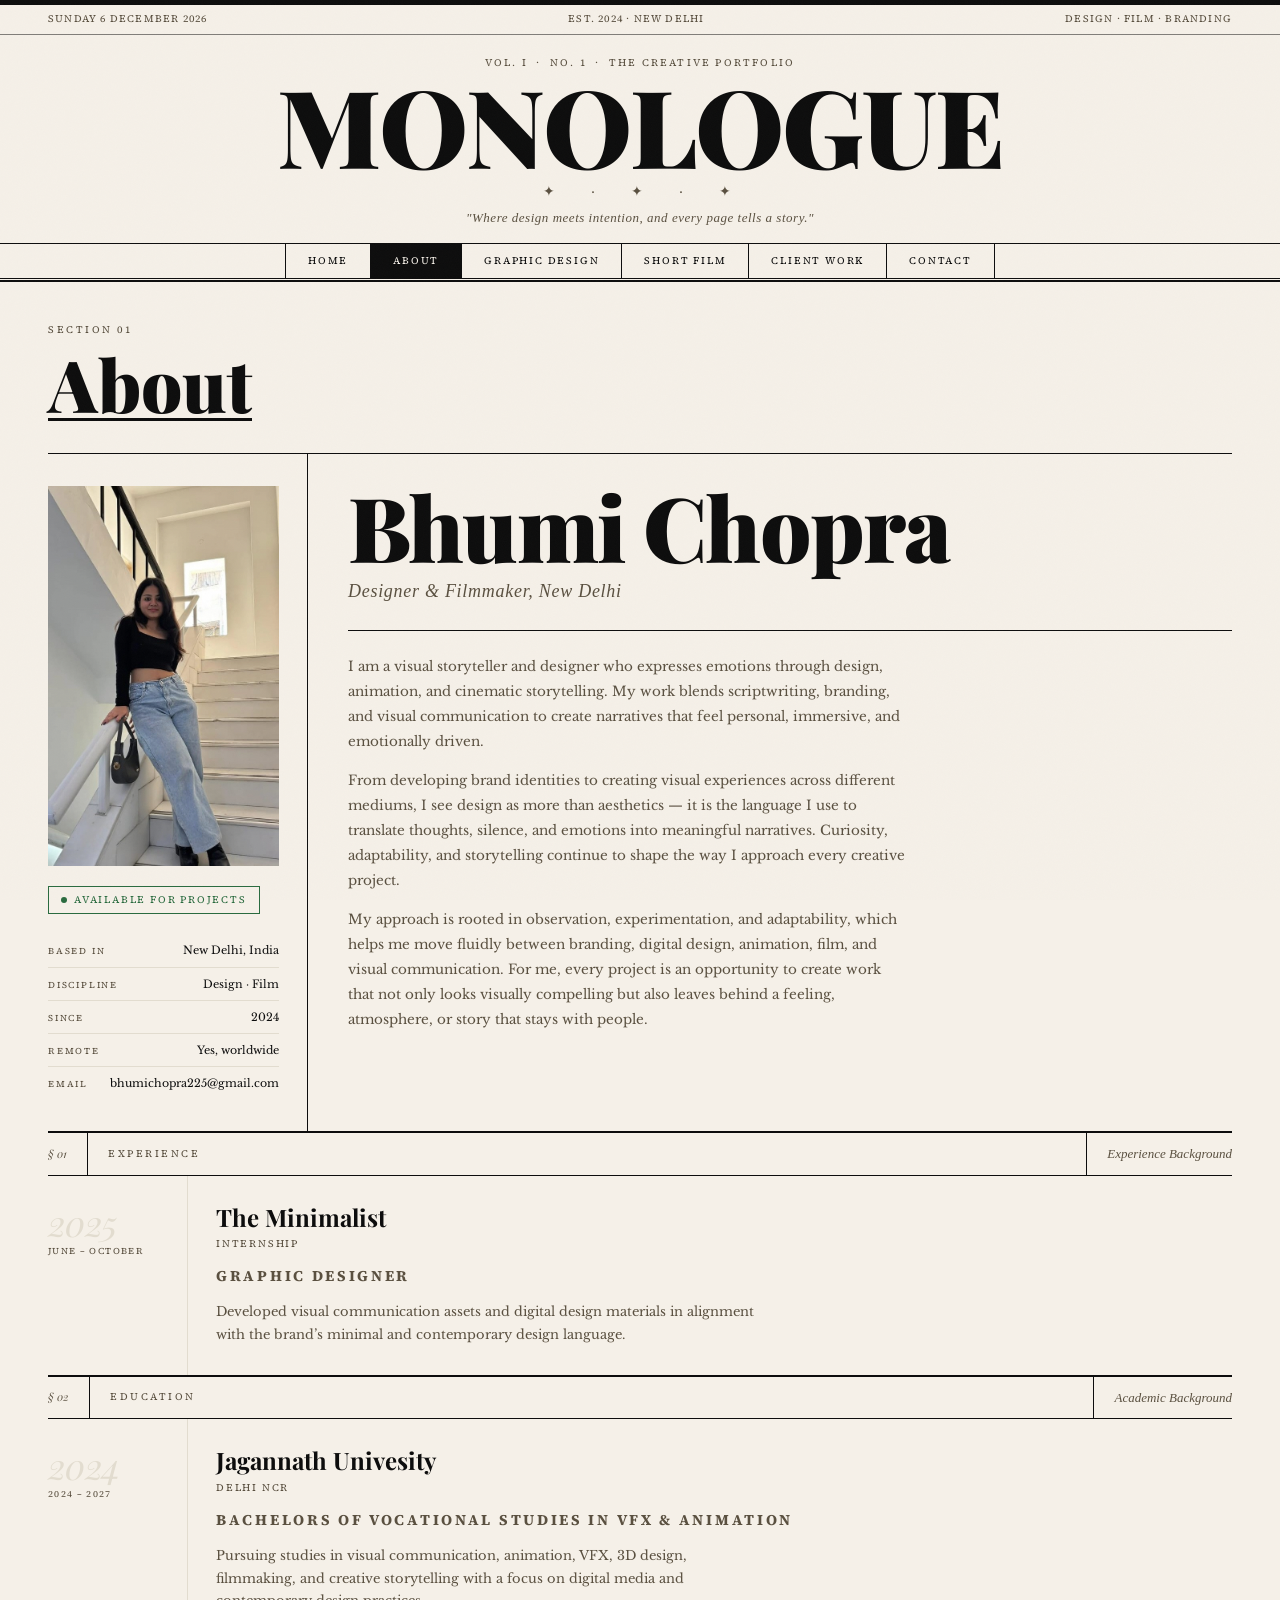
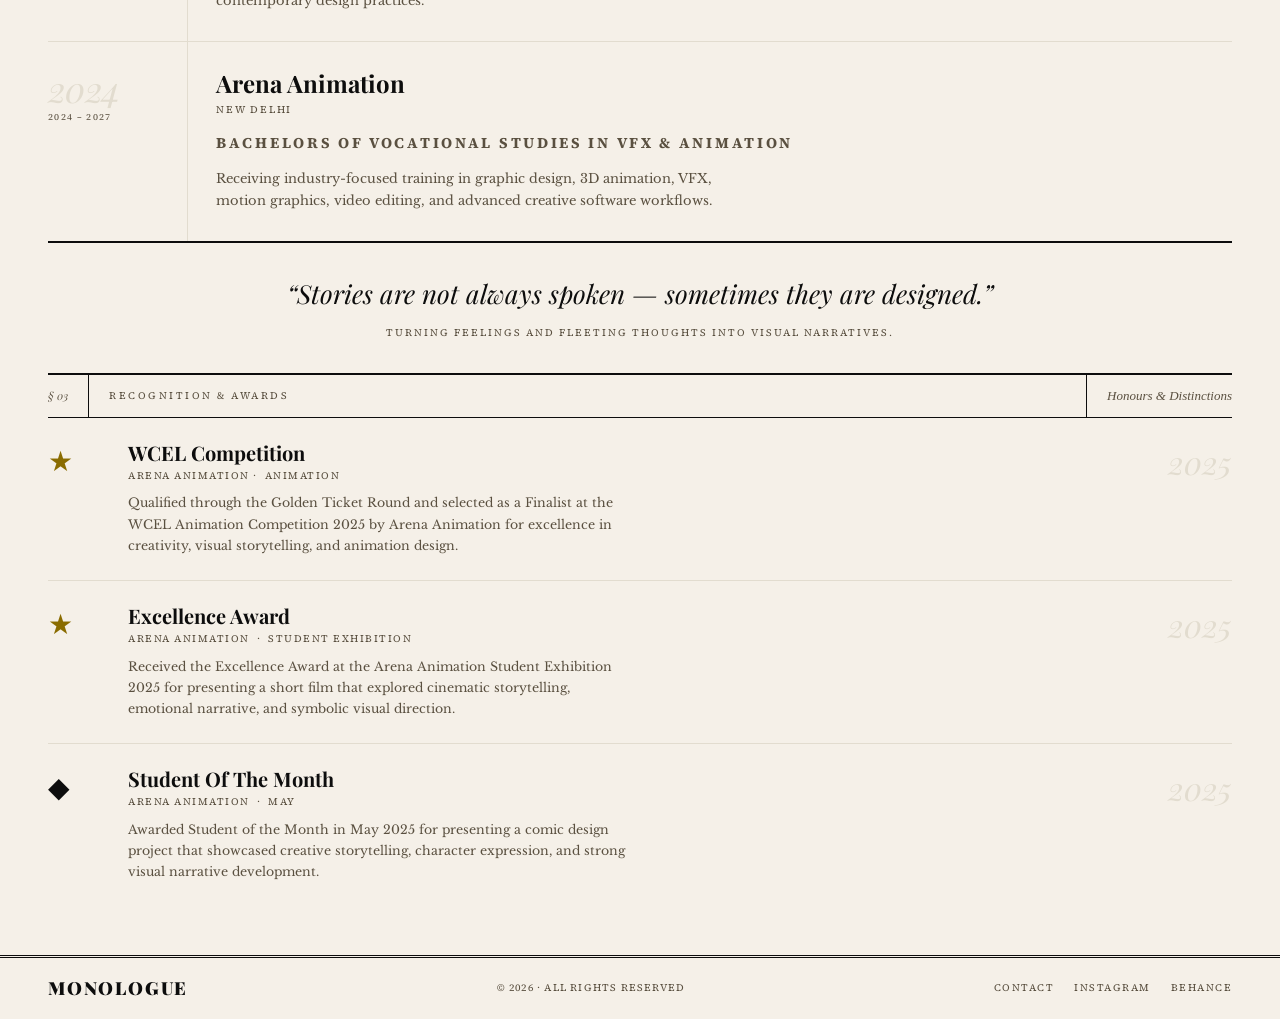
==== about.html @ 74f4aeed "New Changes" ====
<!DOCTYPE html>
<html lang="en">
<head>
<meta charset="UTF-8">
<meta name="viewport" content="width=device-width, initial-scale=1.0">
<title>About — Monologue</title>
<link href="https://fonts.googleapis.com/css2?family=Playfair+Display:ital,wght@0,400;0,700;0,900;1,400;1,700&family=IM+Fell+English:ital@0;1&family=Libre+Baskerville:ital,wght@0,400;0,700;1,400&family=Source+Serif+4:ital,opsz,wght@0,8..60,300;0,8..60,400;1,8..60,300&display=swap" rel="stylesheet">
<link rel="stylesheet" href="./css/style.css">
<style>

  /* ── ABOUT PAGE OVERRIDES ─────────────────── */

  /* HERO SPLIT — photo left, big name right */
  .about-hero {
    display: grid;
    grid-template-columns: 260px 1fr;
    gap: 0;
    border-bottom: 1px solid var(--ink);
    min-height: 420px;
  }

  .about-hero-photo {
    border-right: 1px solid var(--ink);
    padding: 32px 28px 32px 0;
    display: flex;
    flex-direction: column;
    gap: 20px;
  }

  .about-hero-photo .portrait {
    width: 100%;
    aspect-ratio: 3/4;
    max-height: 380px;
    object-fit: cover;
    background: #ffffff;
    display: flex;
    align-items: center;
    justify-content: center;
    flex-direction: column;
    gap: 6px;
  }

  .status-tag {
    display: inline-flex;
    align-items: center;
    gap: 7px;
    font-family: 'Source Serif 4', serif;
    font-size: 10px;
    letter-spacing: 0.18em;
    text-transform: uppercase;
    color: #2a6b3f;
    border: 0.5px solid #2a6b3f;
    padding: 5px 12px;
    width: fit-content;
  }

  .status-dot {
    width: 6px;
    height: 6px;
    border-radius: 50%;
    background: #2a6b3f;
    animation: pulse 2s ease-in-out infinite;
  }

  @keyframes pulse {
    0%, 100% { opacity: 1; }
    50% { opacity: 0.3; }
  }

  .hero-facts {
    display: flex;
    flex-direction: column;
    gap: 0;
  }

  .hero-fact {
    display: flex;
    justify-content: space-between;
    align-items: baseline;
    padding: 7px 0;
    border-bottom: 0.5px solid var(--paper-mid);
    gap: 8px;
  }

  .hero-fact:last-child { border-bottom: none; }

  .hf-label {
    font-family: 'Source Serif 4', serif;
    font-size: 9px;
    letter-spacing: 0.2em;
    text-transform: uppercase;
    color: var(--muted);
    flex-shrink: 0;
  }

  .hf-value {
    font-family: 'Libre Baskerville', serif;
    font-size: 11px;
    color: var(--ink);
    text-align: right;
  }

  /* RIGHT — oversized name + bio */
  .about-hero-text {
    padding: 32px 0 32px 40px;
    display: flex;
    flex-direction: column;
    justify-content: flex-start;
  }

  .about-name-block {
    border-bottom: 1px solid var(--ink);
    padding-bottom: 24px;
    margin-bottom: 24px;
  }

  .about-name {
    font-family: 'Playfair Display', serif;
    font-size: clamp(52px, 7vw, 96px);
    font-weight: 900;
    line-height: 0.9;
    letter-spacing: -0.02em;
    margin-bottom: 10px;
  }

  .about-role-line {
    font-family: 'IM Fell English', serif;
    font-style: italic;
    font-size: 18px;
    color: var(--muted);
    letter-spacing: 0.04em;
  }

  .about-bio-paras p {
    font-family: 'Libre Baskerville', serif;
    font-size: 13.5px;
    line-height: 1.85;
    color: var(--muted);
    margin-bottom: 14px;
    max-width: 560px;
  }

  .about-bio-paras p:last-child { margin-bottom: 0; }

  /* DISCIPLINES ROW — full width strip */
  .disciplines-strip {
    display: flex;
    border-bottom: 1px solid var(--ink);
    overflow: hidden;
  }

  .discipline-cell {
    flex: 1;
    padding: 18px 16px;
    border-right: 0.5px solid var(--ink);
    text-align: center;
    transition: background 0.15s;
    cursor: default;
  }

  .discipline-cell:last-child { border-right: none; }
  .discipline-cell:hover { background: var(--ink); }
  .discipline-cell:hover .disc-name,
  .discipline-cell:hover .disc-num { color: var(--paper); }

  .disc-num {
    font-family: 'Playfair Display', serif;
    font-style: italic;
    font-size: 11px;
    color: var(--muted);
    display: block;
    margin-bottom: 4px;
    transition: color 0.15s;
  }

  .disc-name {
    font-family: 'Source Serif 4', serif;
    font-size: 9px;
    letter-spacing: 0.18em;
    text-transform: uppercase;
    color: var(--ink);
    display: block;
    transition: color 0.15s;
  }

  /* ── EDUCATION — editorial style ───── */
  .edu-section {
    border-bottom: 1px solid var(--ink);
  }

  .edu-entry {
    display: grid;
    grid-template-columns: 140px 1fr;
    gap: 0;
    border-bottom: 0.5px solid var(--paper-mid);
    transition: background 0.15s;
  }

  .edu-entry:last-child { border-bottom: none; }
  .edu-entry:hover { background: var(--paper-dark); }

  .edu-year-col {
    padding: 28px 24px 28px 0;
    border-right: 0.5px solid var(--paper-mid);
    display: flex;
    flex-direction: column;
    justify-content: flex-start;
    gap: 4px;
  }

  .edu-big-year {
    font-family: 'Playfair Display', serif;
    font-style: italic;
    font-size: 36px;
    font-weight: 400;
    color: var(--paper-mid);
    line-height: 1;
    letter-spacing: -0.02em;
  }

  .edu-year-range {
    font-family: 'Source Serif 4', serif;
    font-size: 9px;
    letter-spacing: 0.15em;
    text-transform: uppercase;
    color: var(--muted);
  }

  .edu-content-col {
    padding: 28px 0 28px 28px;
  }

  .edu-degree {
    font-family: 'Playfair Display', serif;
    font-size: 24px;
    font-weight: 700;
    line-height: 1.1;
    margin-bottom: 6px;
  }

  .edu-inst {
    font-family: 'Source Serif 4', serif;
    font-size: 10px;
    letter-spacing: 0.18em;
    text-transform: uppercase;
    color: var(--muted);
    margin-bottom: 12px;
  }
  .edu-category {
    font-family: 'Source Serif 4', serif;
    font-size: 15px;
    letter-spacing: 0.18em;
    text-transform: uppercase;
    color: var(--muted);
    margin-bottom: 12px;
  }

  .edu-desc {
    font-size: 13px;
    color: var(--muted);
    line-height: 1.75;
    max-width: 540px;
  }

  /* ── AWARDS — magazine-style ──────────────── */
  .awards-section {
    padding-bottom: 48px;
  }

  .award-row {
    display: grid;
    grid-template-columns: 56px 1fr auto;
    align-items: start;
    gap: 0 24px;
    padding: 24px 0;
    border-bottom: 0.5px solid var(--paper-mid);
    transition: background 0.2s, padding 0.2s, margin 0.2s;
    cursor: default;
  }

  .award-row:last-child { border-bottom: none; }

  .award-row:hover {
    background: var(--ink);
    margin: 0 -48px;
    padding: 24px 48px;
  }

  .award-row:hover .aw-icon,
  .award-row:hover .aw-title,
  .award-row:hover .aw-year { color: var(--paper); }

  .award-row:hover .aw-org,
  .award-row:hover .aw-desc { color: rgba(245,240,232,0.5); }

  .aw-icon {
    font-family: 'Playfair Display', serif;
    font-size: 28px;
    color: var(--ink);
    line-height: 1;
    padding-top: 4px;
    transition: color 0.2s;
  }

  .award-row.gold .aw-icon { color: #8a6c00; }
  .award-row.gold:hover .aw-icon { color: #f0c040; }

  .aw-title {
    font-family: 'Playfair Display', serif;
    font-size: 20px;
    font-weight: 700;
    line-height: 1.1;
    margin-bottom: 4px;
    transition: color 0.2s;
  }

  .aw-org {
    font-family: 'Source Serif 4', serif;
    font-size: 10px;
    letter-spacing: 0.15em;
    text-transform: uppercase;
    color: var(--muted);
    margin-bottom: 8px;
    transition: color 0.2s;
  }

  .aw-desc {
    font-size: 12.5px;
    color: var(--muted);
    line-height: 1.7;
    max-width: 500px;
    transition: color 0.2s;
  }

  .aw-year {
    font-family: 'Playfair Display', serif;
    font-style: italic;
    font-size: 32px;
    font-weight: 400;
    color: var(--paper-mid);
    line-height: 1;
    white-space: nowrap;
    transition: color 0.2s;
    padding-top: 4px;
  }

  /* Pull quote between sections */
  .about-pull {
    border-top: 1px solid var(--ink);
    border-bottom: 1px solid var(--ink);
    padding: 32px 80px;
    text-align: center;
    margin: 0;
  }

  .about-pull blockquote {
    font-family: 'Playfair Display', serif;
    font-style: italic;
    font-size: clamp(17px, 2.2vw, 26px);
    line-height: 1.45;
    color: var(--ink);
  }

  .about-pull cite {
    display: block;
    font-family: 'Source Serif 4', serif;
    font-style: normal;
    font-size: 10px;
    letter-spacing: 0.2em;
    text-transform: uppercase;
    color: var(--muted);
    margin-top: 12px;
  }

  /* Section divider label */
  .section-divider {
    display: flex;
    align-items: stretch;
    border-bottom: 1px solid var(--ink);
    border-top: 1px solid var(--ink);
    margin-top: 0;
  }

  .sd-num {
    font-family: 'Playfair Display', serif;
    font-style: italic;
    font-size: 11px;
    color: var(--muted);
    padding: 10px 20px 10px 0;
    border-right: 0.5px solid var(--ink);
    display: flex;
    align-items: center;
    margin-right: 20px;
  }

  .sd-label {
    font-family: 'Source Serif 4', serif;
    font-size: 10px;
    letter-spacing: 0.25em;
    text-transform: uppercase;
    color: var(--muted);
    display: flex;
    align-items: center;
    flex: 1;
  }

  .sd-right {
    font-family: 'IM Fell English', serif;
    font-style: italic;
    font-size: 13px;
    color: var(--muted);
    display: flex;
    align-items: center;
    padding: 10px 0 10px 20px;
    border-left: 0.5px solid var(--ink);
  }

  @media (max-width: 860px) {
    .about-hero { grid-template-columns: 1fr; }
    .about-hero-photo { border-right: none; border-bottom: 1px solid var(--ink); padding-right: 0; }
    .about-hero-text { padding-left: 0; padding-top: 24px; }
    .disciplines-strip { flex-wrap: wrap; }
    .discipline-cell { flex: 0 0 33.333%; border-bottom: 0.5px solid var(--ink); }
    .edu-entry { grid-template-columns: 90px 1fr; }
    .edu-big-year { font-size: 24px; }
    .award-row { grid-template-columns: 40px 1fr; }
    .aw-year { display: none; }
    .award-row:hover { margin: 0 -20px; padding: 24px 20px; }
    .about-pull { padding: 24px 20px; }
  }
</style>
</head>
<body>

<div class="noise"></div>

<header class="masthead">
  <div class="masthead-top">
    <span id="today-date"></span>
    <span>Est. 2024 · New Delhi</span>
    <span>Design · Film · Branding</span>
  </div>
  <div class="masthead-main">
    <div class="vol-line">Vol. I &nbsp;·&nbsp; No. 1 &nbsp;·&nbsp; The Creative Portfolio</div>
    <h1 class="logo-title">Monologue</h1>
    <div class="ornament">✦ &nbsp; · &nbsp; ✦ &nbsp; · &nbsp; ✦</div>
    <p class="logo-sub">"Where design meets intention, and every page tells a story."</p>
  </div>
  <nav class="main-nav">
    <a href="index.html">Home</a>
    <a href="about.html" class="active">About</a>
    <a href="graphic-design.html">Graphic Design</a>
    <a href="film.html">Short Film</a>
    <a href="clients.html">Client Work</a>
    <a href="contact.html">Contact</a>
  </nav>
</header>

<main>

  <!-- PAGE TITLE -->
  <div class="page-title-block" style="padding-bottom:20px;">
    <span class="kicker">Section 01</span>
    <h2 class="page-headline">About</h2>
  </div>

  <!-- HERO: PHOTO LEFT · NAME + BIO RIGHT -->
  <div class="about-hero">

    <div class="about-hero-photo">
      <div class="portrait">
        <img src="./assets/images/me.jpg" alt="about_me"
        style="width:100%; height:100%; object-fit:cover; object-position:center 30%; display:block;">
      </div>

      <div class="status-tag">
        <span class="status-dot"></span>
        Available for projects
      </div>

      <div class="hero-facts">
        <div class="hero-fact">
          <span class="hf-label">Based in</span>
          <span class="hf-value">New Delhi, India</span>
        </div>
        <div class="hero-fact">
          <span class="hf-label">Discipline</span>
          <span class="hf-value">Design · Film</span>
        </div>
        <div class="hero-fact">
          <span class="hf-label">Since</span>
          <span class="hf-value">2024</span>
        </div>
        <div class="hero-fact">
          <span class="hf-label">Remote</span>
          <span class="hf-value">Yes, worldwide</span>
        </div>
        <div class="hero-fact">
          <span class="hf-label">Email</span>
          <span class="hf-value">bhumichopra225@gmail.com</span>
        </div>
      </div>
    </div>

    <div class="about-hero-text">
      <div class="about-name-block">
        <h2 class="about-name">Bhumi Chopra</h2>
        <p class="about-role-line">Designer &amp; Filmmaker, New Delhi</p>
      </div>
      <div class="about-bio-paras">
        <p>I am a visual storyteller and designer who expresses emotions through design, animation, and cinematic storytelling. My work blends scriptwriting, branding, and visual communication to create narratives that feel personal, immersive, and emotionally driven.</p>
        <p>From developing brand identities to creating visual experiences across different mediums, I see design as more than aesthetics — it is the language I use to translate thoughts, silence, and emotions into meaningful narratives. Curiosity, adaptability, and storytelling continue to shape the way I approach every creative project.</p>
        <p>My approach is rooted in observation, experimentation, and adaptability, which helps me move fluidly between branding, digital design, animation, film, and visual communication. For me, every project is an opportunity to create work that not only looks visually compelling but also leaves behind a feeling, atmosphere, or story that stays with people.</p>
      </div>
    </div>

  </div>

<!-- EXPERIENCE -->
  <div class="section-divider" style="margin-top:0;">
    <span class="sd-num">§ 01</span>
    <span class="sd-label">Experience</span>
    <span class="sd-right">Experience Background</span>
  </div>

  <div class="edu-section">

    <div class="edu-entry">
      <div class="edu-year-col">
        <span class="edu-big-year">2025</span>
        <span class="edu-year-range">June – October</span>
      </div>
      <div class="edu-content-col">
        <h4 class="edu-degree">The Minimalist</h4>
        <p class="edu-inst">Internship</p>
        <b><p class ="edu-category">Graphic Designer</p></b>
        <p class="edu-desc">Developed visual communication assets and digital design materials in alignment with the brand’s minimal and contemporary design language.</p>
      </div>
    </div>

  </div>



  <!-- EDUCATION -->
  <div class="section-divider" style="margin-top:0;">
    <span class="sd-num">§ 02</span>
    <span class="sd-label">Education</span>
    <span class="sd-right">Academic Background</span>
  </div>

  <div class="edu-section">

    <div class="edu-entry">
      <div class="edu-year-col">
        <span class="edu-big-year">2024</span>
        <span class="edu-year-range">2024 – 2027</span>
      </div>
      <div class="edu-content-col">
        <p class="edu-degree">Jagannath Univesity</p>
        <p class="edu-inst">Delhi NCR</p>
        <h4 class="edu-category">Bachelors of Vocational Studies in VFX & ANIMATION</h4>
        <p class="edu-desc">Pursuing studies in visual communication, animation, VFX, 3D design, filmmaking, and creative storytelling with a focus on digital media and contemporary design practices.</p>
      </div>
    </div>

    <div class="edu-entry">
      <div class="edu-year-col">
        <span class="edu-big-year">2024</span>
        <span class="edu-year-range">2024 – 2027</span>
      </div>
      <div class="edu-content-col">
        <h4 class="edu-degree">Arena Animation</h4>
        <p class="edu-inst">New Delhi</p>
        <h4 class="edu-category">Bachelors of Vocational Studies in VFX & ANIMATION</h4>
        <p class="edu-desc">Receiving industry-focused training in graphic design, 3D animation, VFX, motion graphics, video editing, and advanced creative software workflows.</p>
      </div>
    </div>

  </div>

    <!-- PULL QUOTE -->
  <div class="about-pull">
    <blockquote>“Stories are not always spoken — sometimes they are designed.”</blockquote>
    <cite>Turning feelings and fleeting thoughts into visual narratives.</cite>
  </div>

  <!-- AWARDS -->
  <div class="section-divider">
    <span class="sd-num">§ 03</span>
    <span class="sd-label">Recognition &amp; Awards</span>
    <span class="sd-right">Honours &amp; Distinctions</span>
  </div>

  <div class="awards-section">

    <div class="award-row gold">
      <div class="aw-icon">★</div>
      <div class="aw-body">
        <p class="aw-title">WCEL Competition</p>
        <p class="aw-org">Arena Animation&nbsp;·&nbsp; Animation</p>
        <p class="aw-desc">Qualified through the Golden Ticket Round and selected as a Finalist at the WCEL Animation Competition 2025 by Arena Animation for excellence in creativity, visual storytelling, and animation design.</p>
      </div>
      <div class="aw-year">2025</div>
    </div>

    <div class="award-row gold">
      <div class="aw-icon">★</div>
      <div class="aw-body">
        <p class="aw-title">Excellence Award</p>
        <p class="aw-org">Arena Animation &nbsp;·&nbsp; Student Exhibition</p>
        <p class="aw-desc">Received the Excellence Award at the Arena Animation Student Exhibition 2025 for presenting a short film that explored cinematic storytelling, emotional narrative, and symbolic visual direction.</p>
      </div>
      <div class="aw-year">2025</div>
    </div>

    <div class="award-row">
      <div class="aw-icon">◆</div>
      <div class="aw-body">
        <p class="aw-title">Student Of The Month</p>
        <p class="aw-org">Arena Animation &nbsp;·&nbsp; May</p>
        <p class="aw-desc">Awarded Student of the Month in May 2025 for presenting a comic design project that showcased creative storytelling, character expression, and strong visual narrative development.</p>
      </div>
      <div class="aw-year">2025</div>
    </div>

  </div>

</main>

<footer class="site-footer">
  <div class="footer-inner">
    <span class="footer-logo">Monologue</span>
    <span class="footer-copy">© 2026 · All rights reserved</span>
    <div class="footer-links">
      <a href="contact.html">Contact</a>
      <a href="https://www.instagram.com/bhumiidesign/">Instagram</a>
      <a href="https://www.behance.net/bhumichopra">Behance</a>
    </div>
  </div>
</footer>

<script src="./js/main.js"></script>
</body>
</html>
---- css/style.css ----
/* ═══════════════════════════════════════════════
   Monologue — NEWSPAPER PORTFOLIO
   Shared Stylesheet
═══════════════════════════════════════════════ */

*, *::before, *::after { box-sizing: border-box; margin: 0; padding: 0; }

:root {
  --ink: #0d0d0d;
  --paper: #f5f0e8;
  --paper-dark: #ede8da;
  --paper-mid: #e2dccf;
  --rule: #0d0d0d;
  --muted: #5a5040;
  --col-gap: 32px;
  --page-pad: 48px;
}

html { scroll-behavior: smooth; }

body {
  background: var(--paper);
  color: var(--ink);
  font-family: 'Libre Baskerville', Georgia, serif;
  font-size: 15px;
  line-height: 1.65;
}

/* ── NOISE TEXTURE ─────────────────────────── */
.noise {
  position: fixed;
  inset: 0;
  pointer-events: none;
  z-index: 999;
  opacity: 0.025;
  background-image: url("data:image/svg+xml,%3Csvg viewBox='0 0 256 256' xmlns='http://www.w3.org/2000/svg'%3E%3Cfilter id='noise'%3E%3CfeTurbulence type='fractalNoise' baseFrequency='0.9' numOctaves='4' stitchTiles='stitch'/%3E%3C/filter%3E%3Crect width='100%25' height='100%25' filter='url(%23noise)'/%3E%3C/svg%3E");
  background-repeat: repeat;
  background-size: 200px;
}

/* ── MASTHEAD ──────────────────────────────── */
.masthead {
  border-bottom: 1px solid var(--ink);
  animation: fadeDown 0.5s ease both;
}

.masthead-top {
  border-top: 5px solid var(--ink);
  border-bottom: 1px solid var(--ink);
  display: flex;
  justify-content: space-between;
  align-items: center;
  padding: 6px var(--page-pad);
  font-family: 'Source Serif 4', serif;
  font-size: 10px;
  letter-spacing: 0.12em;
  text-transform: uppercase;
  color: var(--muted);
}

.masthead-main {
  text-align: center;
  padding: 20px var(--page-pad) 0;
}

.vol-line {
  font-family: 'Source Serif 4', serif;
  font-size: 10px;
  letter-spacing: 0.22em;
  text-transform: uppercase;
  color: var(--muted);
  margin-bottom: 6px;
}

.logo-title {
  font-family: 'Playfair Display', serif;
  font-size: clamp(52px, 9vw, 108px);
  font-weight: 900;
  line-height: 0.88;
  letter-spacing: -0.02em;
  text-transform: uppercase;
}

.ornament {
  font-size: 14px;
  color: var(--muted);
  padding: 8px 0 4px;
  letter-spacing: 6px;
}

.logo-sub {
  font-family: 'IM Fell English', serif;
  font-style: italic;
  font-size: 13px;
  color: var(--muted);
  letter-spacing: 0.04em;
  padding-bottom: 14px;
}

/* ── NAV ───────────────────────────────────── */
.main-nav {
  display: flex;
  justify-content: center;
  border-top: 1px solid var(--ink);
  border-bottom: 3px double var(--ink);
  flex-wrap: wrap;
}

.main-nav a {
  font-family: 'Source Serif 4', serif;
  font-size: 10px;
  letter-spacing: 0.18em;
  text-transform: uppercase;
  color: var(--ink);
  text-decoration: none;
  padding: 9px 22px;
  border-right: 0.5px solid var(--ink);
  transition: background 0.15s, color 0.15s;
}

.main-nav a:first-child { border-left: 0.5px solid var(--ink); }
.main-nav a:hover { background: var(--ink); color: var(--paper); }
.main-nav a.active { background: var(--ink); color: var(--paper); }

/* ── PAGE STRUCTURE ────────────────────────── */
main {
  max-width: 1280px;
  margin: 0 auto;
  padding: 0 var(--page-pad);
  animation: fadeUp 0.5s ease 0.1s both;
}

.page-title-block {
  padding: 40px 0 32px;
  border-bottom: 1px solid var(--ink);
}

.kicker {
  font-family: 'Source Serif 4', serif;
  font-size: 10px;
  letter-spacing: 0.25em;
  text-transform: uppercase;
  color: var(--muted);
  display: block;
  margin-bottom: 10px;
}

.page-headline {
  font-family: 'Playfair Display', serif;
  font-size: clamp(36px, 6vw, 72px);
  font-weight: 900;
  line-height: 0.95;
  margin-bottom: 16px;
}

.page-deck {
  font-family: 'IM Fell English', serif;
  font-style: italic;
  font-size: 16px;
  color: var(--muted);
  max-width: 640px;
  line-height: 1.6;
}

/* ── SECTION HEADERS ───────────────────────── */
.section-header {
  display: flex;
  align-items: center;
  gap: 16px;
  padding: 28px 0 0;
}

.section-label {
  font-family: 'Source Serif 4', serif;
  font-size: 10px;
  letter-spacing: 0.22em;
  text-transform: uppercase;
  color: var(--muted);
  white-space: nowrap;
}

.section-rule-line {
  flex: 1;
  border: none;
  border-top: 0.5px solid var(--ink);
}

/* ── COL RULE (vertical) ───────────────────── */
.col-rule {
  width: 1px;
  background: var(--ink);
  align-self: stretch;
  min-height: 100%;
  flex-shrink: 0;
}

.rule-thin {
  border: none;
  border-top: 0.5px solid var(--ink);
  margin: 20px 0;
}

/* ── INDEX PAGE GRID ───────────────────────── */
.page-grid {
  display: grid;
  grid-template-columns: 1.4fr auto 1fr;
  gap: 0 var(--col-gap);
  padding: 32px 0;
  border-bottom: 1px solid var(--ink);
}

.intro-left {}
.intro-right { padding-left: var(--col-gap); }

.intro-headline {
  font-family: 'Playfair Display', serif;
  font-size: clamp(38px, 5.5vw, 68px);
  font-weight: 900;
  line-height: 1.0;
  margin-bottom: 16px;
}

.intro-deck {
  font-family: 'IM Fell English', serif;
  font-style: italic;
  font-size: 17px;
  color: var(--muted);
  margin-bottom: 24px;
  line-height: 1.55;
  max-width: 500px;
}

.intro-img {
  width: 100%;
  aspect-ratio: 4/3;
  margin-bottom: 10px;
}

.bio-name {
  font-family: 'Playfair Display', serif;
  font-size: 22px;
  font-weight: 700;
  margin-bottom: 10px;
}

.bio-text {
  font-size: 13px;
  line-height: 1.8;
  color: var(--muted);
  margin-bottom: 20px;
}

.nav-cards-label {
  font-family: 'Source Serif 4', serif;
  font-size: 10px;
  letter-spacing: 0.2em;
  text-transform: uppercase;
  color: var(--muted);
  margin-bottom: 12px;
}

.nav-cards { display: flex; flex-direction: column; gap: 0; }

.nav-card {
  display: block;
  text-decoration: none;
  color: var(--ink);
  border: 0.5px solid var(--ink);
  border-top: none;
  transition: background 0.15s;
}
.nav-card:first-child { border-top: 0.5px solid var(--ink); }
.nav-card:hover { background: var(--ink); color: var(--paper); }
.nav-card:hover .nav-card-num,
.nav-card:hover .nav-card-sub { color: rgba(245,240,232,0.55); }

.nav-card-inner {
  display: flex;
  align-items: center;
  gap: 14px;
  padding: 14px 16px;
}

.nav-card-num {
  font-family: 'Playfair Display', serif;
  font-size: 20px;
  font-weight: 400;
  font-style: italic;
  color: var(--muted);
  min-width: 28px;
  transition: color 0.15s;
}

.nav-card-title {
  display: block;
  font-family: 'Playfair Display', serif;
  font-size: 15px;
  font-weight: 700;
}

.nav-card-sub {
  display: block;
  font-family: 'Source Serif 4', serif;
  font-size: 10px;
  letter-spacing: 0.1em;
  color: var(--muted);
  text-transform: uppercase;
  margin-top: 2px;
  transition: color 0.15s;
}

.nav-card-arrow {
  margin-left: auto;
  font-size: 16px;
}

/* ── PULL QUOTE STRIP ──────────────────────── */
.pull-quote-strip {
  border-top: 1px solid var(--ink);
  border-bottom: 1px solid var(--ink);
  padding: 28px 80px;
  text-align: center;
}

.pull-quote-strip blockquote {
  font-family: 'Playfair Display', serif;
  font-style: italic;
  font-size: clamp(18px, 2.5vw, 28px);
  line-height: 1.4;
  color: var(--ink);
}

/* ── THREE COL TEASER ──────────────────────── */
.three-col {
  display: grid;
  grid-template-columns: repeat(3, 1fr);
  gap: 0;
  border-bottom: 1px solid var(--ink);
  padding-bottom: 32px;
}

.teaser-card {
  text-decoration: none;
  color: var(--ink);
  padding: 24px var(--col-gap) 0 0;
  border-right: 0.5px solid var(--ink);
  transition: opacity 0.2s;
}
.teaser-card:last-child { border-right: none; padding-right: 0; }
.teaser-card:not(:first-child) { padding-left: var(--col-gap); padding-right: var(--col-gap); }
.teaser-card:last-child { padding-left: var(--col-gap); }
.teaser-card:hover { opacity: 0.7; }

.teaser-img { width: 100%; aspect-ratio: 3/2; margin-bottom: 12px; display: flex; align-items: center; justify-content: center; }

.col-tag {
  font-family: 'Source Serif 4', serif;
  font-size: 10px;
  letter-spacing: 0.2em;
  text-transform: uppercase;
  color: var(--muted);
  display: block;
  margin-bottom: 6px;
}

.teaser-title {
  font-family: 'Playfair Display', serif;
  font-size: 20px;
  font-weight: 700;
  line-height: 1.2;
  margin-bottom: 8px;
}

.teaser-text {
  font-size: 13px;
  line-height: 1.7;
  color: var(--muted);
}

/* ── IMAGE PLACEHOLDERS ────────────────────── */
.img-placeholder {
  width: 100%; height: 100%;
  display: flex; flex-direction: column;
  align-items: center; justify-content: center;
  gap: 6px;
}
.img-placeholder.dark { background: #1a1a1a; }
.img-placeholder.mid { background: var(--paper-mid); border: 1px solid var(--ink); }
.img-placeholder.light { background: var(--paper-dark); border: 1px solid var(--ink); }
.img-placeholder.tall { aspect-ratio: 3/4; width: 100%; }
.img-placeholder.medium { aspect-ratio: 4/3; width: 100%; }

.dark .ph-label, .mid .ph-label { font-family: 'Source Serif 4', serif; font-size: 10px; letter-spacing: 0.2em; text-transform: uppercase; }
.dark .ph-label { color: rgba(245,240,232,0.35); }
.mid .ph-label { color: var(--muted); }
.dark .ph-sub { font-family: 'IM Fell English', serif; font-style: italic; font-size: 13px; color: rgba(245,240,232,0.2); }
.mid .ph-sub { font-family: 'IM Fell English', serif; font-style: italic; font-size: 13px; color: var(--muted); opacity: 0.6; }
.ph-label { font-family: 'Source Serif 4', serif; font-size: 10px; letter-spacing: 0.2em; text-transform: uppercase; color: var(--muted); }
.ph-sub { font-family: 'IM Fell English', serif; font-style: italic; font-size: 13px; color: var(--muted); opacity: 0.6; }

/* Shorthand bg classes */
.dark { background: #1c1c1c; }
.mid { background: var(--paper-mid); border: 1px solid var(--ink); }
.light { background: var(--paper-dark); border: 1px solid var(--ink); }

/* ── WORK FEATURE ──────────────────────────── */
.work-feature {
  display: grid;
  grid-template-columns: 1fr 1fr;
  gap: 0 var(--col-gap);
  padding: 32px 0;
  border-bottom: 1px solid var(--ink);
}

.work-feature.reverse { direction: rtl; }
.work-feature.reverse > * { direction: ltr; }

.work-feature-img { width: 100%; }
.work-feature-img .img-placeholder { aspect-ratio: unset; height: 100%; min-height: 320px; }

.work-feature-text { padding: 8px 0; }

.work-title {
  font-family: 'Playfair Display', serif;
  font-size: clamp(26px, 3.5vw, 42px);
  font-weight: 900;
  line-height: 1.05;
  margin-bottom: 16px;
}

.work-body {
  font-size: 14px;
  line-height: 1.8;
  color: var(--muted);
  margin-bottom: 16px;
}

.work-meta { display: flex; flex-direction: column; gap: 6px; margin-top: 8px; }

.meta-item {
  font-family: 'Source Serif 4', serif;
  font-size: 11px;
  letter-spacing: 0.1em;
  color: var(--muted);
  border-bottom: 0.5px solid var(--paper-mid);
  padding-bottom: 6px;
}
.meta-item strong { color: var(--ink); font-family: 'Libre Baskerville', serif; margin-right: 12px; }

/* ── SUB-NAV TABS ──────────────────────────── */
.sub-nav-wrap {
  padding: 20px 0;
  border-bottom: 1px solid var(--ink);
}

.sub-nav { display: flex; gap: 0; }

.sub-btn {
  font-family: 'Source Serif 4', serif;
  font-size: 10px;
  letter-spacing: 0.18em;
  text-transform: uppercase;
  background: none;
  border: 0.5px solid var(--ink);
  border-right: none;
  color: var(--muted);
  padding: 8px 20px;
  cursor: pointer;
  transition: all 0.15s;
}
.sub-btn:last-child { border-right: 0.5px solid var(--ink); }
.sub-btn:hover { background: var(--paper-dark); color: var(--ink); }
.sub-btn.active { background: var(--ink); color: var(--paper); }

/* ── GRID 2 ────────────────────────────────── */
.grid-2 {
  display: grid;
  grid-template-columns: repeat(2, 1fr);
  gap: var(--col-gap);
  padding: 28px 0 32px;
}

.grid-card {}

.grid-title {
  font-family: 'Playfair Display', serif;
  font-size: 18px;
  font-weight: 700;
  margin: 10px 0 6px;
}

.grid-text { font-size: 12px; color: var(--muted); line-height: 1.65; }

/* ── MASONRY ───────────────────────────────── */
.masonry-grid {
  columns: 3;
  column-gap: var(--col-gap);
  padding: 28px 0 32px;
}

.masonry-item {
  break-inside: avoid;
  margin-bottom: var(--col-gap);
}

.masonry-item > div {
  width: 100%;
  aspect-ratio: 4/3;
}

.masonry-item.tall > div { aspect-ratio: 2/3; }

/* ── FILM PAGE ─────────────────────────────── */
.film-section {
  padding: 32px 0;
  border-bottom: 1px solid var(--ink);
}

.film-embed-wrap {
  width: 100%;
  aspect-ratio: 16/9;
  background: #0d0d0d;
  border: 1px solid var(--ink);
  overflow: hidden;
}

.film-poster { width: 100%; height: 100%; cursor: pointer; }

.film-poster-inner {
  width: 100%; height: 100%;
  display: flex; flex-direction: column;
  align-items: center; justify-content: center;
  gap: 16px;
  transition: background 0.2s;
}
.film-poster:hover .film-poster-inner { background: #222; }

.play-btn {
  width: 68px; height: 68px;
  border-radius: 50%;
  border: 1.5px solid rgba(245,240,232,0.4);
  display: flex; align-items: center; justify-content: center;
  transition: all 0.2s;
}
.film-poster:hover .play-btn { border-color: rgba(245,240,232,0.8); background: rgba(245,240,232,0.08); }

.film-poster-title {
  font-family: 'Playfair Display', serif;
  font-style: italic;
  font-size: 16px;
  color: rgba(245,240,232,0.55);
}

.film-poster-year {
  font-family: 'Source Serif 4', serif;
  font-size: 10px;
  letter-spacing: 0.2em;
  text-transform: uppercase;
  color: rgba(245,240,232,0.3);
}

.film-details {
  display: grid;
  grid-template-columns: 1.4fr 1fr;
  gap: 0 var(--col-gap);
  padding: 32px 0;
  border-bottom: 1px solid var(--ink);
}

.credits-title {
  font-family: 'Playfair Display', serif;
  font-size: 18px;
  font-weight: 700;
  margin-bottom: 14px;
}

.credits-table { width: 100%; border-collapse: collapse; }
.credits-table tr { border-bottom: 0.5px solid var(--paper-mid); }

.cred-role {
  font-family: 'Source Serif 4', serif;
  font-size: 10px;
  letter-spacing: 0.15em;
  text-transform: uppercase;
  color: var(--muted);
  padding: 7px 0;
  width: 40%;
}

.cred-name {
  font-family: 'Libre Baskerville', serif;
  font-size: 13px;
  color: var(--ink);
  padding: 7px 0;
}

.festival-list { list-style: none; }
.festival-list li {
  font-family: 'IM Fell English', serif;
  font-style: italic;
  font-size: 14px;
  color: var(--muted);
  padding: 5px 0;
  border-bottom: 0.5px solid var(--paper-mid);
}
.festival-list li::before { content: '— '; color: var(--ink); font-style: normal; }

.stills-grid {
  display: grid;
  grid-template-columns: repeat(4, 1fr);
  grid-template-rows: auto auto;
  gap: 12px;
  padding: 20px 0 32px;
}

.still {
  aspect-ratio: 16/10;
  display: flex; align-items: center; justify-content: center;
}
.still .ph-label { color: rgba(245,240,232,0.25); }
.still.wide { grid-column: span 2; }

/* ── CLIENT PAGE ───────────────────────────── */
.client-table-grid {
  padding: 20px 0 32px;
  display: flex;
  flex-direction: column;
  gap: 0;
  border: 0.5px solid var(--ink);
  margin-top: 20px;
}

.client-row {
  display: grid;
  grid-template-columns: 120px 1fr auto;
  gap: 0 var(--col-gap);
  align-items: center;
  border-bottom: 0.5px solid var(--ink);
  padding: 20px;
  transition: background 0.15s;
}
.client-row:last-child { border-bottom: none; }
.client-row:hover { background: var(--paper-dark); }

.client-row-img { width: 120px; aspect-ratio: 4/3; flex-shrink: 0; }

.client-row-meta { display: flex; flex-direction: column; gap: 6px; align-items: flex-end; }

.meta-pill {
  font-family: 'Source Serif 4', serif;
  font-size: 10px;
  letter-spacing: 0.12em;
  text-transform: uppercase;
  border: 0.5px solid var(--ink);
  padding: 3px 10px;
  color: var(--muted);
  white-space: nowrap;
}

.logo-strip {
  display: grid;
  grid-template-columns: repeat(6, 1fr);
  border: 0.5px solid var(--ink);
  margin: 20px 0 40px;
}

.logo-cell {
  border-right: 0.5px solid var(--ink);
  padding: 28px 16px;
  display: flex; align-items: center; justify-content: center;
  transition: background 0.15s;
}
.logo-cell:last-child { border-right: none; }
.logo-cell:hover { background: var(--paper-dark); }

.logo-placeholder {
  font-family: 'Playfair Display', serif;
  font-size: 13px;
  font-style: italic;
  color: var(--muted);
  letter-spacing: 0.08em;
}

/* ── CONTACT PAGE ──────────────────────────── */
.contact-layout {
  display: grid;
  grid-template-columns: 1.2fr auto 1fr;
  gap: 0 var(--col-gap);
  padding: 40px 0 60px;
}

.contact-info-col { padding-left: var(--col-gap); }

.form-field { margin-bottom: 20px; }

.form-label {
  display: block;
  font-family: 'Source Serif 4', serif;
  font-size: 10px;
  letter-spacing: 0.2em;
  text-transform: uppercase;
  color: var(--muted);
  margin-bottom: 6px;
}

.form-input {
  width: 100%;
  background: transparent;
  border: none;
  border-bottom: 1px solid var(--ink);
  padding: 8px 0;
  font-family: 'Libre Baskerville', serif;
  font-size: 14px;
  color: var(--ink);
  outline: none;
  transition: border-color 0.2s;
  appearance: none;
}
.form-input:focus { border-bottom-width: 2px; }
.form-input::placeholder { color: var(--muted); font-style: italic; }

.form-select {
  cursor: pointer;
  background-image: url("data:image/svg+xml,%3Csvg xmlns='http://www.w3.org/2000/svg' width='10' height='6'%3E%3Cpath d='M0 0l5 6 5-6z' fill='%235a5040'/%3E%3C/svg%3E");
  background-repeat: no-repeat;
  background-position: right 4px center;
  padding-right: 20px;
}

.form-textarea { resize: vertical; min-height: 120px; border: 1px solid var(--ink); padding: 10px; margin-top: 2px; }

.form-submit {
  font-family: 'Source Serif 4', serif;
  font-size: 11px;
  letter-spacing: 0.2em;
  text-transform: uppercase;
  background: var(--ink);
  color: var(--paper);
  border: none;
  padding: 14px 36px;
  cursor: pointer;
  transition: opacity 0.15s;
}
.form-submit:hover { opacity: 0.8; }

.info-block { margin-bottom: 20px; }

.info-label {
  font-family: 'Source Serif 4', serif;
  font-size: 10px;
  letter-spacing: 0.2em;
  text-transform: uppercase;
  color: var(--muted);
  display: block;
  margin-bottom: 4px;
}

.info-value {
  font-family: 'Playfair Display', serif;
  font-size: 17px;
  color: var(--ink);
  display: block;
  text-decoration: none;
}
.info-value:hover { text-decoration: underline; }

.info-sub { font-size: 12px; color: var(--muted); font-style: italic; margin-top: 2px; display: block; }

.available { color: #2a6b3f; }

.social-links { display: flex; flex-direction: column; gap: 0; margin-top: 8px; }

.social-link {
  font-family: 'Libre Baskerville', serif;
  font-size: 14px;
  color: var(--muted);
  text-decoration: none;
  padding: 5px 0;
  border-bottom: 0.5px solid var(--paper-mid);
  transition: color 0.15s;
}
.social-link:hover { color: var(--ink); }

.services-mini { list-style: none; margin-top: 8px; }
.services-mini li {
  font-size: 13px;
  color: var(--muted);
  padding: 5px 0;
  border-bottom: 0.5px solid var(--paper-mid);
  font-family: 'Libre Baskerville', serif;
}
.services-mini li::before { content: '— '; color: var(--ink); }

/* ── BRAND LOGOS STRIP ─────────────────────── */
.brand-logos-strip {
  display: grid;
  grid-template-columns: repeat(5, 1fr);
  border: 0.5px solid var(--ink);
  border-top: none;
  margin-bottom: 40px;
}

.brand-logo-cell {
  border-right: 0.5px solid var(--ink);
  padding: 32px 24px;
  display: flex;
  align-items: center;
  justify-content: center;
  transition: background 0.15s;
}
.brand-logo-cell:last-child { border-right: none; }
.brand-logo-cell:hover { background: var(--paper-dark); }

.brand-logo-placeholder {
  font-family: 'Playfair Display', serif;
  font-size: 14px;
  font-style: italic;
  color: var(--muted);
  letter-spacing: 0.06em;
  text-align: center;
  opacity: 0.6;
}

.brand-logo-cell img {
  max-width: 110px;
  max-height: 48px;
  width: auto;
  height: auto;
  object-fit: contain;
  filter: grayscale(1) contrast(0.7);
  transition: filter 0.2s;
}
.brand-logo-cell:hover img { filter: grayscale(0) contrast(1); }

/* ── ABOUT PAGE ────────────────────────────── */
.about-top {
  display: grid;
  grid-template-columns: 320px auto 1fr;
  gap: 0 var(--col-gap);
  padding: 32px 0;
  border-bottom: 1px solid var(--ink);
}

.about-photo { margin-bottom: 20px; }

.quick-facts { border: 0.5px solid var(--ink); }

.fact-row {
  display: flex;
  justify-content: space-between;
  align-items: baseline;
  gap: 12px;
  padding: 10px 14px;
  border-bottom: 0.5px solid var(--paper-mid);
}
.fact-row:last-child { border-bottom: none; }

.fact-label {
  font-family: 'Source Serif 4', serif;
  font-size: 10px;
  letter-spacing: 0.15em;
  text-transform: uppercase;
  color: var(--muted);
  white-space: nowrap;
  flex-shrink: 0;
}

.fact-value {
  font-family: 'Libre Baskerville', serif;
  font-size: 12px;
  color: var(--ink);
  text-align: right;
}

.about-bio-col { padding-left: var(--col-gap); }

.about-bio-title {
  font-family: 'Playfair Display', serif;
  font-size: clamp(30px, 4vw, 48px);
  font-weight: 900;
  line-height: 1.0;
  margin-bottom: 20px;
}

.about-bio-body {
  font-size: 14px;
  line-height: 1.85;
  color: var(--muted);
  margin-bottom: 16px;
}

.skills-grid {
  display: flex;
  flex-wrap: wrap;
  gap: 8px;
}

.skill-pill {
  font-family: 'Source Serif 4', serif;
  font-size: 10px;
  letter-spacing: 0.14em;
  text-transform: uppercase;
  border: 0.5px solid var(--ink);
  padding: 5px 14px;
  color: var(--muted);
  transition: all 0.15s;
  cursor: default;
}
.skill-pill:hover { background: var(--ink); color: var(--paper); }

/* ── EDUCATION TIMELINE ────────────────────── */
.timeline-block {
  padding: 20px 0 32px;
  border-bottom: 1px solid var(--ink);
}

.timeline-entry {
  display: grid;
  grid-template-columns: 120px 1fr;
  gap: 0 var(--col-gap);
  padding: 20px 0;
  border-bottom: 0.5px solid var(--paper-mid);
}
.timeline-entry:last-child { border-bottom: none; }

.year-text {
  font-family: 'IM Fell English', serif;
  font-style: italic;
  font-size: 13px;
  color: var(--muted);
  padding-top: 3px;
}

.timeline-title {
  font-family: 'Playfair Display', serif;
  font-size: 18px;
  font-weight: 700;
  margin-bottom: 4px;
}

.timeline-inst {
  font-family: 'Source Serif 4', serif;
  font-size: 11px;
  letter-spacing: 0.12em;
  text-transform: uppercase;
  color: var(--muted);
  margin-bottom: 8px;
}

.timeline-desc {
  font-size: 13px;
  color: var(--muted);
  line-height: 1.75;
}

/* ── AWARDS ────────────────────────────────── */
.awards-block {
  padding: 20px 0 48px;
}

.award-entry {
  display: grid;
  grid-template-columns: 40px 1fr;
  gap: 0 20px;
  padding: 20px 0;
  border-bottom: 0.5px solid var(--paper-mid);
  transition: background 0.15s;
}
.award-entry:last-child { border-bottom: none; }
.award-entry:hover { background: var(--paper-dark); margin: 0 -20px; padding: 20px; }
.award-entry.featured .award-badge { color: var(--ink); }

.award-badge {
  font-size: 22px;
  color: var(--muted);
  padding-top: 2px;
  text-align: center;
}

.award-header {
  display: flex;
  align-items: baseline;
  justify-content: space-between;
  gap: 16px;
  margin-bottom: 4px;
}

.award-title {
  font-family: 'Playfair Display', serif;
  font-size: 20px;
  font-weight: 700;
}

.award-year {
  font-family: 'IM Fell English', serif;
  font-style: italic;
  font-size: 14px;
  color: var(--muted);
  white-space: nowrap;
}

.award-org {
  font-family: 'Source Serif 4', serif;
  font-size: 10px;
  letter-spacing: 0.15em;
  text-transform: uppercase;
  color: var(--muted);
  margin-bottom: 8px;
}

.award-desc {
  font-size: 13px;
  color: var(--muted);
  line-height: 1.7;
}

/* ── BOOK DESIGN — CHARACTERS ──────────────── */
.characters-grid {
  display: grid;
  grid-template-columns: 1fr 1fr;
  gap: 0 var(--col-gap);
  padding: 24px 0 32px;
  border-bottom: 1px solid var(--ink);
}

.character-col {}

.character-row {
  display: flex;
  align-items: flex-start;
  gap: 16px;
  margin: 12px 0 14px;
}

.character-sketch-wrap {
  flex: 1;
  display: flex;
  flex-direction: column;
  align-items: center;
  gap: 6px;
}

.sketch-label {
  font-family: 'Source Serif 4', serif;
  font-size: 9px;
  letter-spacing: 0.2em;
  text-transform: uppercase;
  color: var(--muted);
}

.sketch-arrow {
  font-size: 20px;
  color: var(--muted);
  padding-top: 120px;
  flex-shrink: 0;
}

.character-desc {
  font-size: 12px;
  color: var(--muted);
  line-height: 1.7;
  font-style: italic;
  font-family: 'IM Fell English', serif;
}

/* ── COLOUR PALETTE + TYPOGRAPHY ───────────── */
.palette-type-grid {
  display: grid;
  grid-template-columns: 1fr auto 1fr;
  gap: 0 var(--col-gap);
  padding: 24px 0 32px;
  border-bottom: 1px solid var(--ink);
}

.swatches {
  display: flex;
  flex-direction: column;
  gap: 0;
  border: 0.5px solid var(--ink);
}

.swatch-item {
  display: grid;
  grid-template-columns: 48px 1fr auto;
  align-items: center;
  gap: 14px;
  border-bottom: 0.5px solid var(--paper-mid);
  padding-right: 14px;
  transition: background 0.15s;
}
.swatch-item:last-child { border-bottom: none; }
.swatch-item:hover { background: var(--paper-dark); }

@font-face {
  font-family: 'Energy Station';
  src: url('energystation.woff2') format('woff2'),
       url('energystation.ttf') format('truetype');
}
.swatch {
  height: 48px;
  width: 48px;
  flex-shrink: 0;
}

.swatch-name {
  font-family: 'Libre Baskerville', serif;
  font-size: 13px;
  color: var(--ink);
}

.swatch-hex {
  font-family: 'Source Serif 4', serif;
  font-size: 10px;
  letter-spacing: 0.12em;
  color: var(--muted);
}

.type-col {}

.type-entry {
  border-bottom: 0.5px solid var(--paper-mid);
  padding: 16px 0;
}
.type-entry:last-child { border-bottom: none; }

.type-role {
  font-family: 'Source Serif 4', serif;
  font-size: 10px;
  letter-spacing: 0.2em;
  text-transform: uppercase;
  color: var(--muted);
  display: block;
  margin-bottom: 8px;
}

.type-specimen {
  color: var(--ink);
  margin-bottom: 6px;
}

.type-detail {
  font-family: 'Source Serif 4', serif;
  font-size: 10px;
  letter-spacing: 0.1em;
  color: var(--muted);
  text-transform: uppercase;
  display: block;
}

/* ── FULL LAYOUT SPREADS ───────────────────── */
.layout-spread {
  padding: 20px 0 12px;
}

.layout-spread-2 {
  display: grid;
  grid-template-columns: 1fr 1fr;
  gap: var(--col-gap);
  padding-bottom: 32px;
  border-bottom: 1px solid var(--ink);
}

/* ── MOCKUPS ───────────────────────────────── */
.mockups-grid {
  display: grid;
  grid-template-columns: 1fr 1fr;
  gap: var(--col-gap);
  padding: 20px 0 48px;
}

.mockup-item.large {
  grid-column: span 2;
}

/* ── FOOTER ────────────────────────────────── */
.site-footer {
  border-top: 3px double var(--ink);
  max-width: 1280px;
  margin: 0 auto;
  padding: 0 var(--page-pad);
}

.footer-inner {
  display: flex;
  align-items: center;
  justify-content: space-between;
  padding: 16px 0;
  flex-wrap: wrap;
  gap: 12px;
}

.footer-logo {
  font-family: 'Playfair Display', serif;
  font-size: 18px;
  font-weight: 900;
  letter-spacing: 0.1em;
  text-transform: uppercase;
}

.footer-copy {
  font-family: 'Source Serif 4', serif;
  font-size: 10px;
  letter-spacing: 0.12em;
  color: var(--muted);
  text-transform: uppercase;
}

.footer-links { display: flex; gap: 20px; }
.footer-links a {
  font-family: 'Source Serif 4', serif;
  font-size: 10px;
  letter-spacing: 0.15em;
  text-transform: uppercase;
  color: var(--muted);
  text-decoration: none;
  transition: color 0.15s;
}
.footer-links a:hover { color: var(--ink); }

.caption {
  font-size: 11px;
  color: var(--muted);
  font-style: italic;
  font-family: 'Source Serif 4', serif;
}

/* ── ANIMATIONS ────────────────────────────── */
@keyframes fadeDown { from { opacity: 0; transform: translateY(-8px); } to { opacity: 1; transform: none; } }
@keyframes fadeUp   { from { opacity: 0; transform: translateY(8px);  } to { opacity: 1; transform: none; } }

/* ── RESPONSIVE ────────────────────────────── */
@media (max-width: 960px) {
  :root { --page-pad: 20px; }
  .page-grid, .film-details, .contact-layout { grid-template-columns: 1fr; }
  .col-rule { display: none; }
  .intro-right, .contact-info-col, .about-bio-col { padding-left: 0; border-top: 1px solid var(--ink); padding-top: 24px; margin-top: 24px; }
  .three-col { grid-template-columns: 1fr; }
  .teaser-card { border-right: none; border-bottom: 1px solid var(--ink); padding: 0 0 24px 0; }
  .teaser-card:not(:first-child) { padding: 24px 0; }
  .work-feature, .work-feature.reverse { grid-template-columns: 1fr; direction: ltr; }
  .grid-2 { grid-template-columns: 1fr; }
  .masonry-grid { columns: 2; }
  .stills-grid { grid-template-columns: repeat(2, 1fr); }
  .still.wide { grid-column: span 2; }
  .logo-strip { grid-template-columns: repeat(3, 1fr); }
  .client-row { grid-template-columns: 80px 1fr; }
  .client-row-meta { display: none; }
  .pull-quote-strip { padding: 24px 20px; }
  .masthead-top { font-size: 9px; padding: 5px 20px; }
  .main-nav a { padding: 8px 12px; font-size: 9px; }
  .brand-logos-strip { grid-template-columns: repeat(3, 1fr); }
  .about-top { grid-template-columns: 1fr; }
  .characters-grid { grid-template-columns: 1fr; }
  .palette-type-grid { grid-template-columns: 1fr; }
  .layout-spread-2 { grid-template-columns: 1fr; }
  .mockups-grid { grid-template-columns: 1fr; }
  .mockup-item.large { grid-column: span 1; }
  .sketch-arrow { padding-top: 80px; }
}

@media (max-width: 768px) {
  .work-feature {
    display: flex !important;
    flex-direction: column !important;
    gap: 24px;
  }

  .work-feature-img {
    width: 100% !important;
    max-width: 320px;
    margin: 0 auto;
    flex: none !important;
  }

  .work-feature-text {
    width: 100% !important;
    flex: none !important;
    padding-left: 0 !important;
    border-left: none !important;
  }

  .work-feature.reverse {
    flex-direction: column !important;
  }

  .characters-grid {
    grid-template-columns: 1fr !important;
  }

  .palette-type-grid {
    grid-template-columns: 1fr !important;
  }

  .masonry-grid {
    columns: 1 !important;
  }

  .sub-nav {
    overflow-x: auto;
    flex-wrap: nowrap;
  }
}

.work-feature a {
  text-decoration: none;
  color: inherit;
}

.work-feature a:visited {
  color: inherit;
}

.work-feature a h3:hover {
  opacity: 0.7;
  cursor: pointer;
}
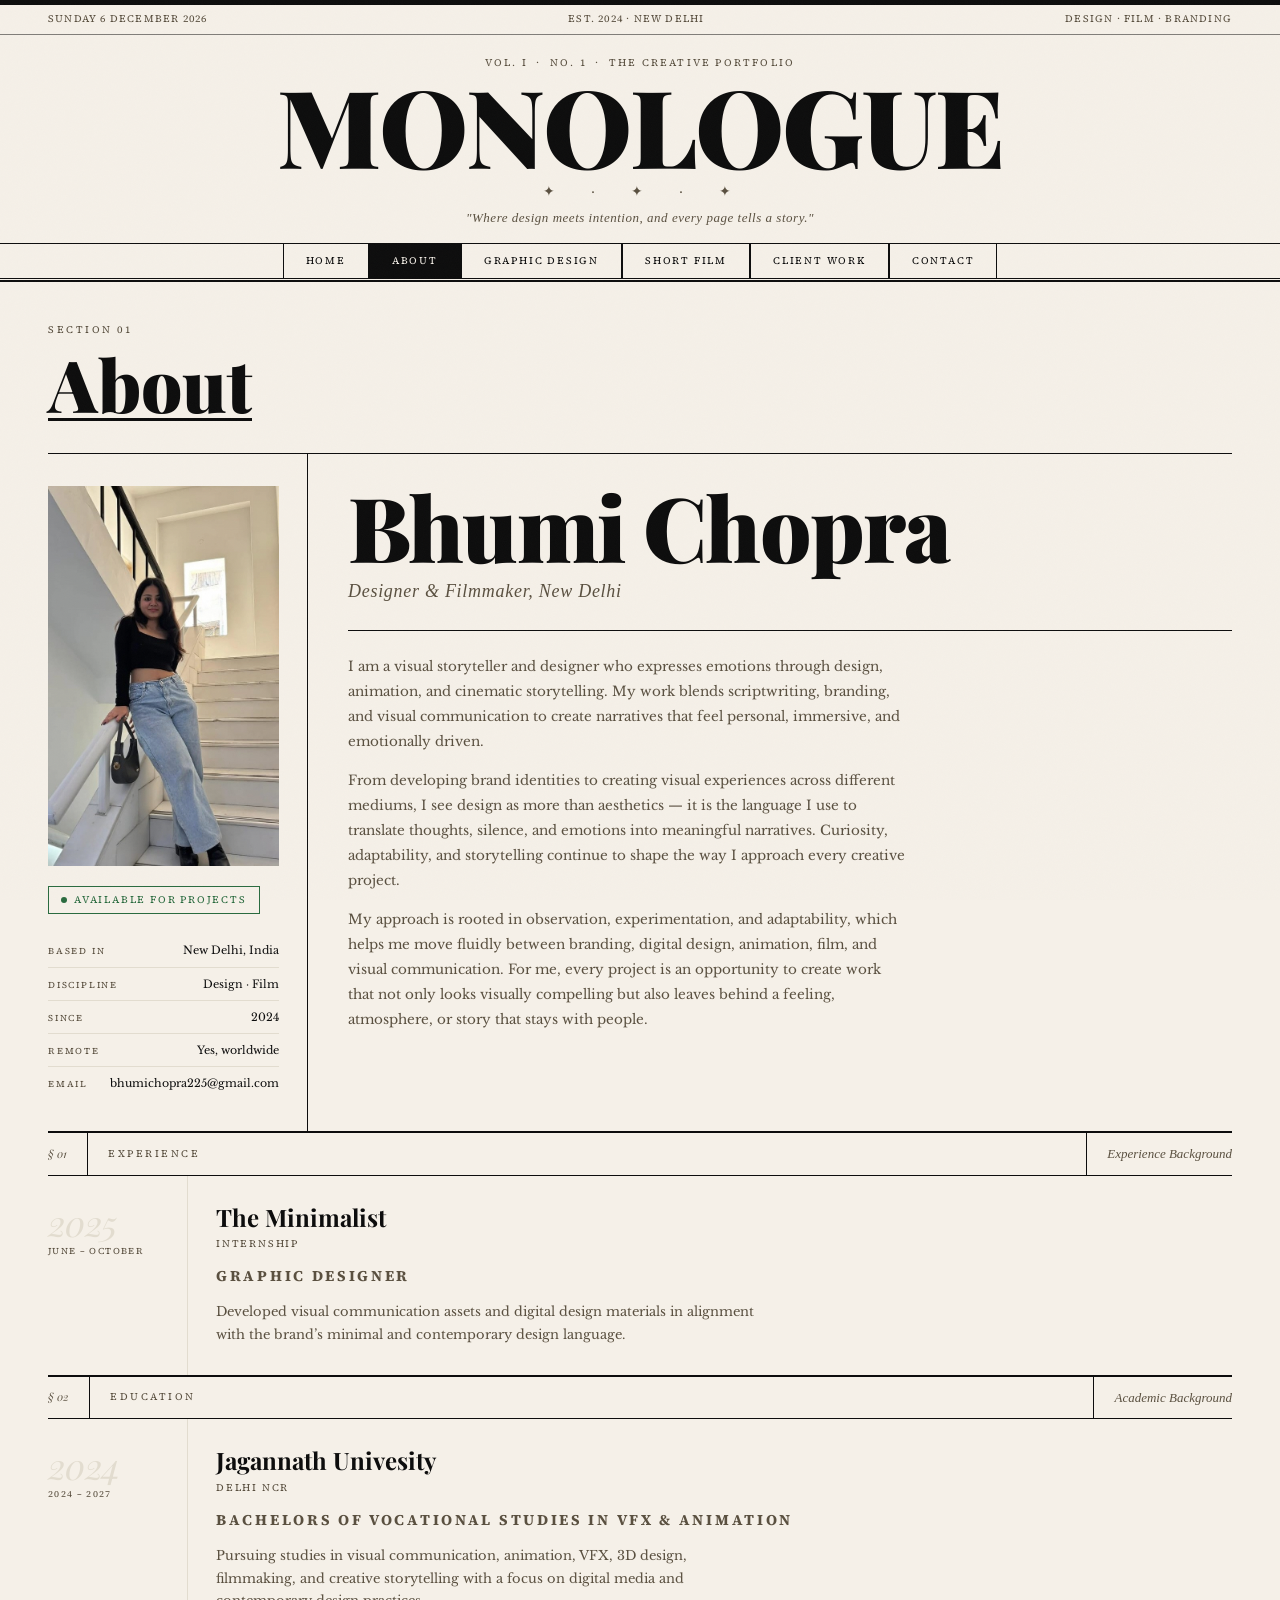
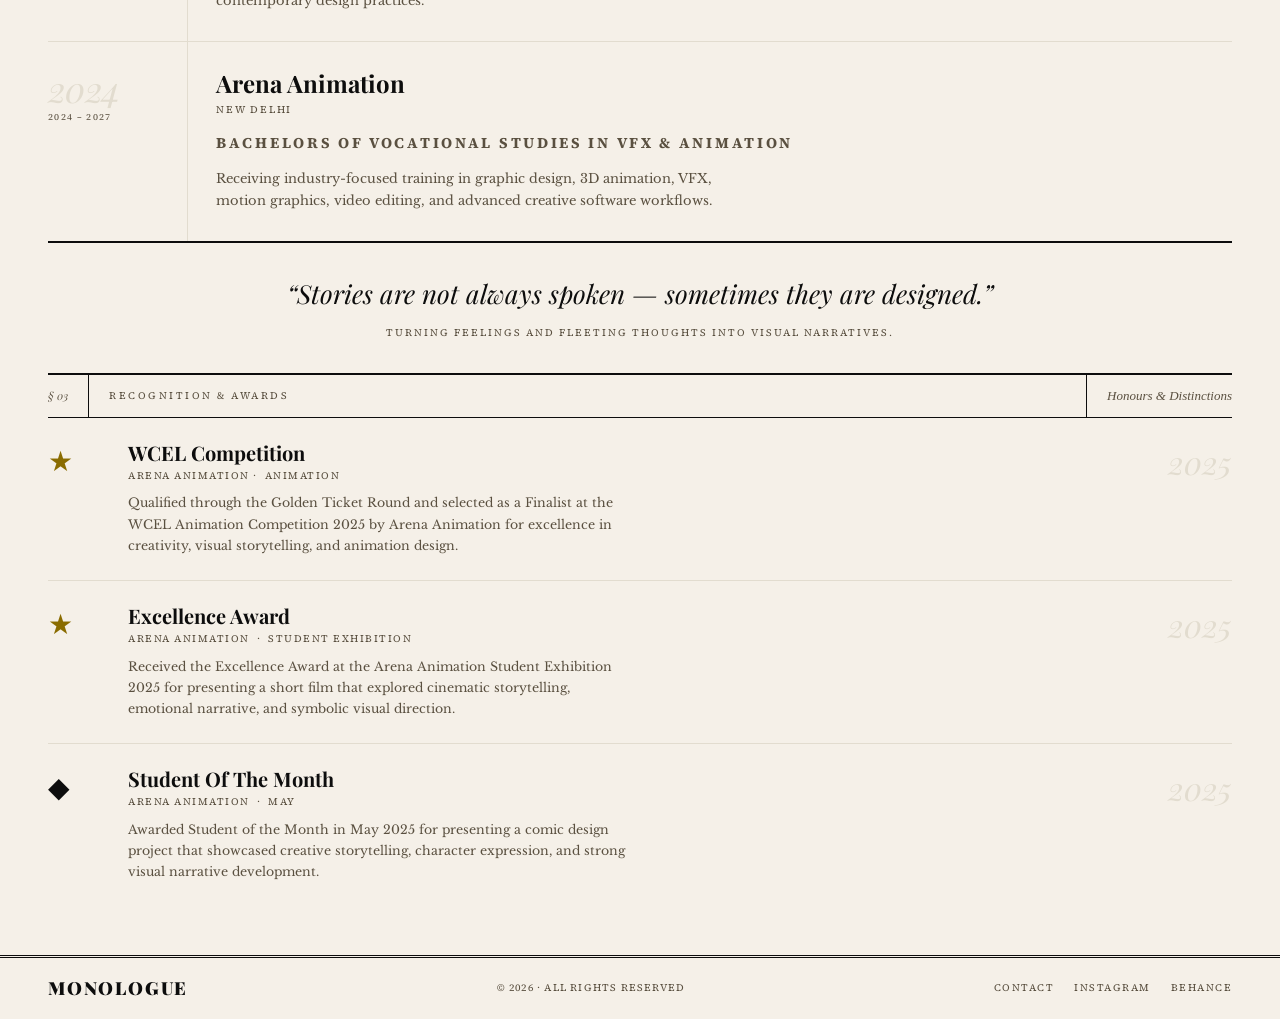
==== commit 25c2c4f2: "Nav bar fix" ====
--- a/about.html
+++ b/about.html
@@ -442,8 +442,7 @@
   </div>
   <div class="masthead-main">
     <div class="vol-line">Vol. I &nbsp;·&nbsp; No. 1 &nbsp;·&nbsp; The Creative Portfolio</div>
-    <h1 class="logo-title">Monologue</h1>
-    <div class="ornament">✦ &nbsp; · &nbsp; ✦ &nbsp; · &nbsp; ✦</div>
+    <h1 class="logo-title"><a href="index.html">Monologue</a></h1>    <div class="ornament">✦ &nbsp; · &nbsp; ✦ &nbsp; · &nbsp; ✦</div>
     <p class="logo-sub">"Where design meets intention, and every page tells a story."</p>
   </div>
   <nav class="main-nav">
--- a/css/style.css
+++ b/css/style.css
@@ -50,6 +50,7 @@
   display: flex;
   justify-content: space-between;
   align-items: center;
+  gap: 12px;
   padding: 6px var(--page-pad);
   font-family: 'Source Serif 4', serif;
   font-size: 10px;
@@ -81,6 +82,10 @@
   text-transform: uppercase;
 }
 
+.logo-title a {
+  color: inherit;
+  text-decoration: none;
+}
 .ornament {
   font-size: 14px;
   color: var(--muted);
@@ -115,6 +120,7 @@
   text-decoration: none;
   padding: 9px 22px;
   border-right: 0.5px solid var(--ink);
+  border-left: 0.5px solid var(--ink);
   transition: background 0.15s, color 0.15s;
 }
 
@@ -209,7 +215,6 @@
   border-bottom: 1px solid var(--ink);
 }
 
-.intro-left {}
 .intro-right { padding-left: var(--col-gap); }
 
 .intro-headline {
@@ -462,14 +467,13 @@
   text-transform: uppercase;
   background: none;
   border: 0.5px solid var(--ink);
-  border-right: none;
   color: var(--muted);
   padding: 8px 20px;
   cursor: pointer;
   transition: all 0.15s;
 }
 .sub-btn:last-child { border-right: 0.5px solid var(--ink); }
-.sub-btn:hover { background: var(--paper-dark); color: var(--ink); }
+.sub-btn:hover { background: var(--ink); color: var(--paper); }
 .sub-btn.active { background: var(--ink); color: var(--paper); }
 
 /* ── GRID 2 ────────────────────────────────── */
@@ -479,8 +483,6 @@
   gap: var(--col-gap);
   padding: 28px 0 32px;
 }
-
-.grid-card {}
 
 .grid-title {
   font-family: 'Playfair Display', serif;
@@ -808,6 +810,7 @@
   justify-content: center;
   transition: background 0.15s;
 }
+
 .brand-logo-cell:last-child { border-right: none; }
 .brand-logo-cell:hover { background: var(--paper-dark); }
 
@@ -822,14 +825,20 @@
 }
 
 .brand-logo-cell img {
-  max-width: 110px;
-  max-height: 48px;
+  max-width: 160px;
+  max-height: 80px;
   width: auto;
   height: auto;
   object-fit: contain;
   filter: grayscale(1) contrast(0.7);
   transition: filter 0.2s;
 }
+.brand-logo-cell:nth-child(4) img,
+.brand-logo-cell:nth-child(5) img {
+  max-width: 110px;
+  max-height: 50px;
+}
+
 .brand-logo-cell:hover img { filter: grayscale(0) contrast(1); }
 
 /* ── ABOUT PAGE ────────────────────────────── */
@@ -1023,7 +1032,6 @@
   border-bottom: 1px solid var(--ink);
 }
 
-.character-col {}
 
 .character-row {
   display: flex;
@@ -1093,8 +1101,11 @@
 
 @font-face {
   font-family: 'Energy Station';
-  src: url('energystation.woff2') format('woff2'),
-       url('energystation.ttf') format('truetype');
+  src: url('../assets/EnergyStation.ttf') format('truetype');
+}
+@font-face {
+  font-family: 'WonderCity';
+  src: url('../assets/Wondercity.otf') format('opentype');
 }
 .swatch {
   height: 48px;
@@ -1115,12 +1126,11 @@
   color: var(--muted);
 }
 
-.type-col {}
-
 .type-entry {
   border-bottom: 0.5px solid var(--paper-mid);
-  padding: 16px 0;
-}
+  padding: 8px 0;
+}
+
 .type-entry:last-child { border-bottom: none; }
 
 .type-role {
@@ -1145,6 +1155,135 @@
   color: var(--muted);
   text-transform: uppercase;
   display: block;
+}
+
+/* ── CHARACTER PROFILE (shared pattern — used by Film & Book Design) ── */
+.film-char-single {
+  margin-top: 24px;
+}
+
+.char-sketches-row {
+  display: grid;
+  grid-template-columns: repeat(3, 1fr);
+  gap: var(--col-gap);
+  margin-bottom: 28px;
+}
+
+.char-single-header {
+  border-top: 1px solid var(--ink);
+  border-bottom: 0.5px solid var(--paper-mid);
+  padding: 18px 0;
+  display: flex;
+  align-items: baseline;
+  gap: 28px;
+}
+
+.char-single-header .char-name {
+  font-size: 28px;
+  margin-bottom: 0;
+  white-space: nowrap;
+}
+
+.char-single-header .char-desc {
+  font-size: 15px;
+  margin: 0;
+}
+
+.char-single-body {
+  display: grid;
+  grid-template-columns: repeat(3, 1fr);
+  gap: 0;
+  border: 0.5px solid var(--ink);
+  margin-top: 0;
+}
+
+.char-body-col {
+  padding: 24px 24px 28px;
+  border-right: 0.5px solid var(--ink);
+}
+.char-body-col:last-child {
+  border-right: none;
+}
+
+.char-body-label {
+  font-family: 'Source Serif 4', serif;
+  font-size: 9px;
+  letter-spacing: 0.22em;
+  text-transform: uppercase;
+  color: var(--muted);
+  display: block;
+  margin-bottom: 10px;
+}
+
+.char-body-text {
+  font-family: 'Libre Baskerville', serif;
+  font-size: 13px;
+  line-height: 1.8;
+  color: var(--muted);
+}
+
+.char-sketch-pair {
+  display: grid;
+  grid-template-columns: 1fr auto 1fr;
+  align-items: center;
+  gap: 8px;
+  margin-bottom: 12px;
+}
+
+.char-img {
+  width: 100%;
+  aspect-ratio: 2/3;
+  display: flex;
+  align-items: center;
+  justify-content: center;
+  flex-direction: column;
+  gap: 4px;
+}
+
+.char-arrow {
+  font-size: 16px;
+  color: var(--muted);
+  flex-shrink: 0;
+}
+
+.char-sketch-label {
+  font-family: 'Source Serif 4', serif;
+  font-size: 9px;
+  letter-spacing: 0.15em;
+  text-transform: uppercase;
+  color: var(--muted);
+  text-align: center;
+  display: block;
+  margin-bottom: 3px;
+}
+
+.char-name {
+  font-family: 'Playfair Display', serif;
+  font-size: 17px;
+  font-weight: 700;
+  margin-bottom: 4px;
+}
+
+.char-desc {
+  font-family: 'IM Fell English', serif;
+  font-style: italic;
+  font-size: 13px;
+  color: var(--muted);
+  line-height: 1.65;
+}
+
+@media (max-width: 960px) {
+  .char-sketches-row { grid-template-columns: 1fr; }
+  .char-single-header { flex-direction: column; gap: 8px; }
+  .char-single-body { grid-template-columns: 1fr; }
+  .char-body-col { border-right: none; border-bottom: 0.5px solid var(--paper-mid); }
+  .char-body-col:last-child { border-bottom: none; }
+}
+
+@media (max-width: 600px) {
+  .char-sketch-pair { grid-template-columns: 1fr; gap: 10px; justify-items: center; }
+  .char-sketch-pair .char-arrow { transform: rotate(90deg); }
+  .char-img { max-width: 220px; }
 }
 
 /* ── FULL LAYOUT SPREADS ───────────────────── */
@@ -1243,19 +1382,143 @@
   .stills-grid { grid-template-columns: repeat(2, 1fr); }
   .still.wide { grid-column: span 2; }
   .logo-strip { grid-template-columns: repeat(3, 1fr); }
-  .client-row { grid-template-columns: 80px 1fr; }
-  .client-row-meta { display: none; }
+  .client-row {
+    display: flex;
+    flex-direction: column;
+    align-items: flex-start;
+    gap: 14px;
+  }
+  .client-row-img { width: 100%; aspect-ratio: 16/9; }
+  .client-row-meta { display: flex; flex-direction: row; gap: 8px; }
   .pull-quote-strip { padding: 24px 20px; }
-  .masthead-top { font-size: 9px; padding: 5px 20px; }
-  .main-nav a { padding: 8px 12px; font-size: 9px; }
-  .brand-logos-strip { grid-template-columns: repeat(3, 1fr); }
+  .masthead-top {
+    font-size: 9px;
+    padding: 8px 20px;
+    flex-direction: column;
+    align-items: center;
+    gap: 4px;
+    text-align: center;
+  }
+  .main-nav {
+    display: grid;
+    grid-template-columns: repeat(3, 1fr);
+    flex-wrap: unset;
+  }
+  .main-nav a {
+    padding: 10px 8px;
+    font-size: 9px;
+    text-align: center;
+    border: 0.5px solid var(--ink);
+    margin: -0.5px 0 0 -0.5px;
+  }
+  .brand-logos-strip, .brand-logos-strip[style] {
+    display: grid !important;
+    grid-template-columns: repeat(3, 1fr) !important;
+  }
   .about-top { grid-template-columns: 1fr; }
   .characters-grid { grid-template-columns: 1fr; }
-  .palette-type-grid { grid-template-columns: 1fr; }
+  .palette-type-grid { grid-template-columns: 1fr !important;
+    display: flex !important;
+    flex-direction: column !important; }
+  .palette-type-grid .col-rule{
+    display: none !important;
+  }
   .layout-spread-2 { grid-template-columns: 1fr; }
   .mockups-grid { grid-template-columns: 1fr; }
   .mockup-item.large { grid-column: span 1; }
   .sketch-arrow { padding-top: 80px; }
+
+  /* character sketch rows (used with inline max-width on graphic-design.html) */
+  .character-row, .character-row[style] {
+    flex-wrap: wrap !important;
+  }
+  .character-sketch-wrap, .character-sketch-wrap[style] {
+    max-width: 42% !important;
+    flex: 1 1 42% !important;
+  }
+}
+
+/* ── EXTRA-SMALL SCREENS ────────────────────── */
+@media (max-width: 600px) {
+  :root { --page-pad: 16px; --col-gap: 20px; }
+
+  body { font-size: 14px; }
+
+  .masthead-top { font-size: 8.5px; letter-spacing: 0.08em; }
+  .logo-sub { font-size: 12px; padding: 0 12px 12px; }
+  .vol-line { font-size: 9px; }
+
+  .main-nav { grid-template-columns: repeat(2, 1fr); }
+  .main-nav a { padding: 9px 8px; font-size: 8.5px; }
+
+  .client-row, .client-row[style] {
+    display: flex !important;
+    flex-direction: column !important;
+    align-items: flex-start !important;
+    gap: 12px !important;
+    padding: 16px !important;
+  }
+  .client-row-img { width: 100% !important; aspect-ratio: 16/9 !important; }
+  .client-row-meta {
+    display: flex !important;
+    flex-direction: row !important;
+    align-items: center !important;
+    gap: 8px !important;
+  }
+
+  .page-title-block { padding: 28px 0 22px; }
+  .page-deck { font-size: 14px; }
+
+  .section-header { flex-wrap: wrap; gap: 8px; padding-top: 22px; }
+  .section-header .section-label:last-child { width: 100%; order: 3; }
+
+  main { padding: 0 var(--page-pad); }
+
+  .three-col-images { grid-template-columns: 1fr; }
+  .two-col-images { grid-template-columns: 1fr; }
+  .storyboard-grid, .storyboard-row-2, .storyboard-row-3, .storyboard-row-4 {
+    grid-template-columns: repeat(2, 1fr) !important;
+    gap: 8px !important;
+  }
+  .masonry-grid { columns: 1; }
+  .grid-2 { gap: 16px; }
+
+  .work-feature { padding: 24px 0; }
+  .work-title { margin-bottom: 10px; }
+  .work-body { font-size: 13px; margin-bottom: 12px; }
+
+  .swatch-item { grid-template-columns: 36px 1fr auto; gap: 10px; }
+  .swatch { height: 36px; width: 36px; }
+
+  .character-sketch-wrap, .character-sketch-wrap[style] {
+    max-width: 100% !important;
+    flex: 1 1 100% !important;
+  }
+  .sketch-arrow { padding-top: 0; transform: rotate(90deg); }
+  .character-row, .character-row[style] {
+    flex-direction: column !important;
+    align-items: center !important;
+    gap: 6px !important;
+  }
+
+  .char-sketches-row {
+    gap: 12px;
+  }
+
+  .award-icon-col { padding: 20px !important; }
+  .award-text-col { padding: 18px 16px !important; }
+
+  .brand-logos-strip, .brand-logos-strip[style] {
+    grid-template-columns: repeat(2, 1fr) !important;
+  }
+  .brand-logo-cell, .brand-logo-cell[style] {
+    padding: 20px 12px !important;
+  }
+
+  .review-card { padding: 20px 18px 18px; }
+
+  .contact-layout { padding: 28px 0 40px; }
+  .form-field { margin-bottom: 16px; }
 }
 
 @media (max-width: 768px) {
@@ -1313,4 +1576,146 @@
 .work-feature a h3:hover {
   opacity: 0.7;
   cursor: pointer;
-}+}
+
+@media (max-width: 768px) {
+  .logo-title {
+    font-size: clamp(32px, 11vw, 52px);
+    letter-spacing: -0.03em;
+  }
+}
+
+/* ── SUB-NAV BUTTON ANIMATIONS ─────────────── */
+.sub-btn {
+  position: relative;
+  overflow: hidden;
+}
+
+.sub-btn::after {
+  content: '';
+  display: block;
+  height: 2px;
+  background: var(--paper);
+  width: 0;
+  transition: width 0.25s cubic-bezier(0.16,1,0.3,1);
+  position: absolute;
+  bottom: 0;
+  left: 0;
+}
+
+.sub-btn:hover::after { width: 100%; }
+.sub-btn.active::after { width: 100%; }
+
+/* GALLERY HOVER — brand-logo style, scale only, no colour reveal */
+.gallery-hover {
+  transition: transform 0.2s ease, background 0.15s ease;
+}
+.gallery-hover:hover {
+  transform: scale(1.05);
+  background: var(--paper);
+}
+
+/* ── STORYBOARD LIGHTBOX ───────────────────── */
+.sb-lightbox {
+  position: fixed;
+  inset: 0;
+  z-index: 1000;
+  background: rgba(13,13,13,0.92);
+  display: flex;
+  align-items: center;
+  justify-content: center;
+  opacity: 0;
+  visibility: hidden;
+  transition: opacity 0.3s ease;
+  padding: 40px;
+}
+.sb-lightbox-nav {
+  position: absolute;
+  top: 45%; 
+  transform: translateY(-50%);
+  width: 40px;
+  height: 40px;
+  border-radius: 50%;
+  border: 1px solid rgba(245,240,232,0.4);
+  background: rgba(13,13,13,0.6);
+  color: var(--paper);
+  display: flex;
+  align-items: center;
+  justify-content: center;
+  cursor: pointer;
+  font-size: 18px;
+  font-family: 'Playfair Display', serif;
+  transition: background 0.15s, border-color 0.15s;
+  z-index: 10;
+}
+.sb-lightbox-nav:hover {
+  background: rgba(13,13,13,0.9);
+  border-color: rgba(245,240,232,0.8);
+}
+.sb-lightbox-prev { left: -56px; }
+.sb-lightbox-next { right: -56px; }
+
+.sb-lightbox.active {
+  opacity: 1;
+  visibility: visible;
+}
+
+.sb-lightbox-inner {
+  position: relative; 
+  max-width: 900px;
+  width: 100%;
+  background: var(--paper);
+  border: 1px solid var(--paper);
+  transform: scale(0.94);
+  transition: transform 0.3s cubic-bezier(0.16,1,0.3,1);
+}
+.sb-lightbox.active .sb-lightbox-inner {
+  transform: scale(1);
+}
+
+.sb-lightbox-img-wrap {
+  width: 100%;
+  aspect-ratio: 16/9;
+  background: #0d0d0d;
+  overflow: hidden;
+}
+.sb-lightbox-img-wrap img {
+  width: 100%;
+  height: 100%;
+  object-fit: contain;
+}
+
+.sb-lightbox-caption {
+  display: flex;
+  align-items: center;
+  justify-content: space-between;
+  padding: 12px 18px;
+  border-top: 1px solid var(--ink);
+}
+
+.sb-lightbox-num {
+  font-family: 'Source Serif 4', serif;
+  font-size: 10px;
+  letter-spacing: 0.2em;
+  text-transform: uppercase;
+  color: var(--muted);
+}
+
+.sb-lightbox-close {
+  font-family: 'Source Serif 4', serif;
+  font-size: 10px;
+  letter-spacing: 0.15em;
+  text-transform: uppercase;
+  background: none;
+  border: 0.5px solid var(--ink);
+  color: var(--ink);
+  padding: 6px 16px;
+  cursor: pointer;
+  transition: background 0.15s, color 0.15s;
+}
+.sb-lightbox-close:hover {
+  background: var(--ink);
+  color: var(--paper);
+}
+
+.sb-img.gallery-hover { cursor: pointer; }
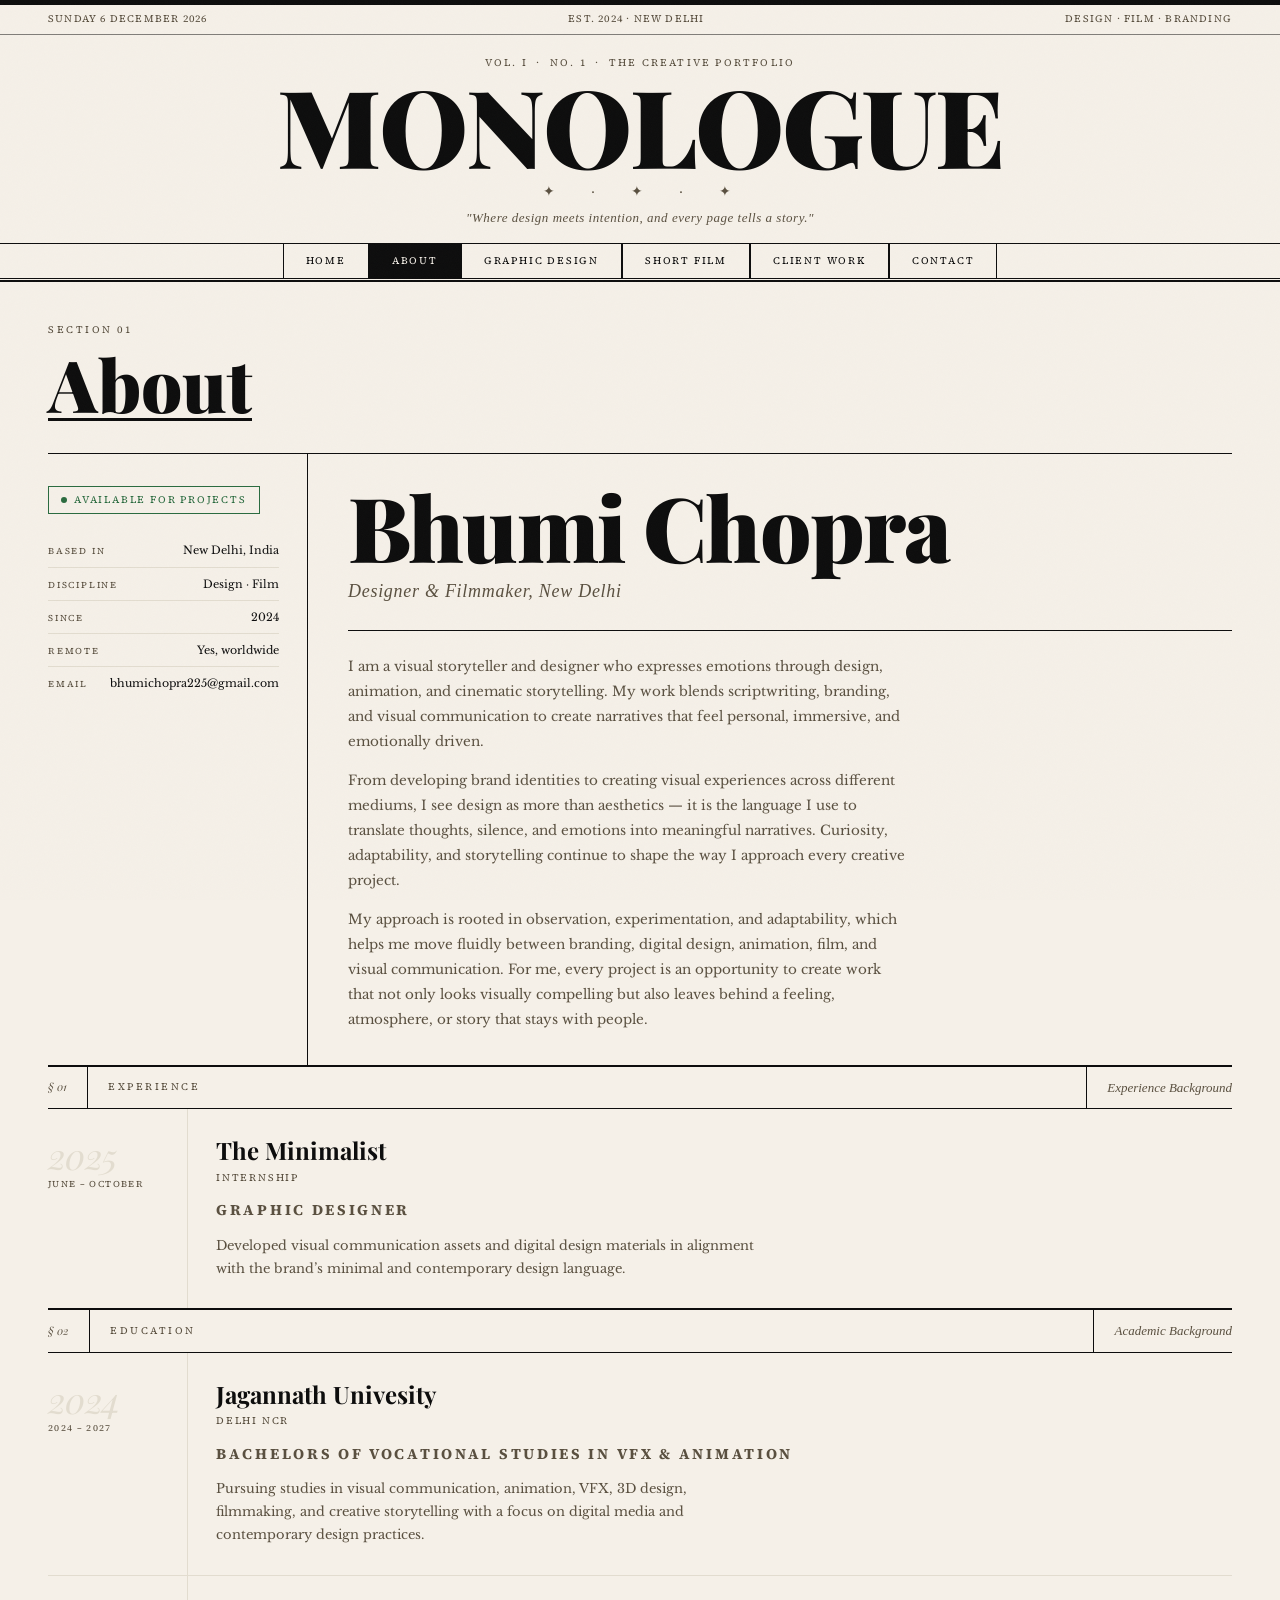
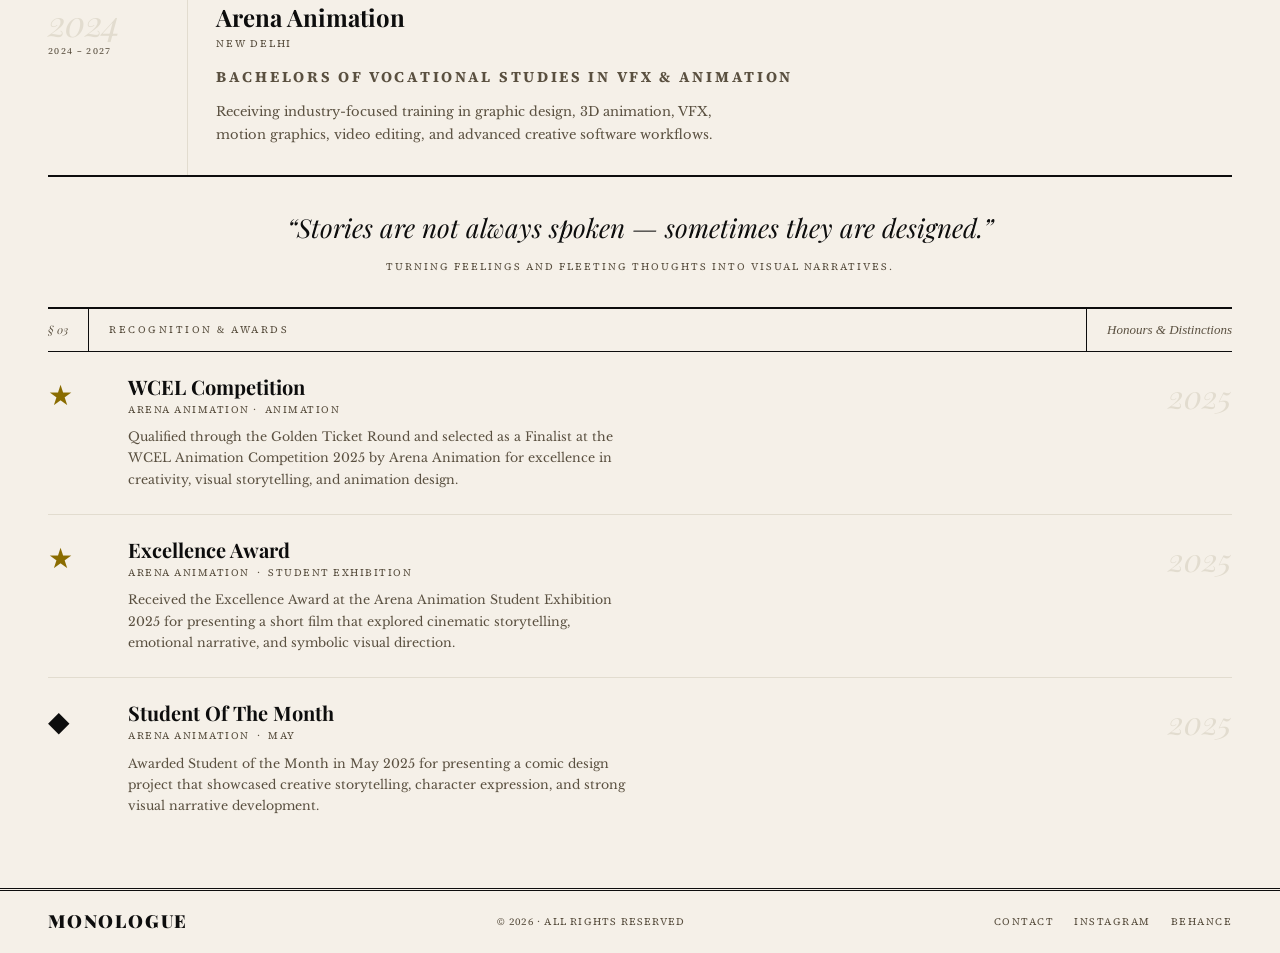
==== commit ce3f8585: "msg" ====
--- a/about.html
+++ b/about.html
@@ -467,10 +467,6 @@
   <div class="about-hero">
 
     <div class="about-hero-photo">
-      <div class="portrait">
-        <img src="./assets/images/me.jpg" alt="about_me"
-        style="width:100%; height:100%; object-fit:cover; object-position:center 30%; display:block;">
-      </div>
 
       <div class="status-tag">
         <span class="status-dot"></span>
--- a/css/style.css
+++ b/css/style.css
@@ -241,6 +241,197 @@
   margin-bottom: 10px;
 }
 
+/* ── INTRO COLLAGE ROW (moodboard + supporting copy, side by side) ── */
+.intro-collage-row {
+  display: flex;
+  align-items: flex-start;
+  gap: 40px;
+  margin-bottom: 30px;
+}
+
+.intro-copy {
+  padding-top: 28px;
+}
+
+.intro-copy p {
+  font-size: 14px;
+  line-height: 1.75;
+  color: var(--muted);
+  margin-bottom: 20px;
+  max-width: 320px;
+}
+
+.intro-cta {
+  display: inline-flex;
+  align-items: baseline;
+  gap: 8px;
+  font-family: 'Playfair Display', serif;
+  font-style: italic;
+  font-size: 15px;
+  color: var(--ink);
+  text-decoration: none;
+}
+
+.intro-cta em {
+  border-bottom: 1px solid var(--ink);
+  padding-bottom: 2px;
+}
+
+.intro-cta .cta-arrow {
+  font-style: normal;
+}
+
+.intro-collage .cp {
+  position: absolute;
+  box-shadow: 0 10px 22px rgba(13, 13, 13, 0.2);
+  opacity: 0;
+  animation-duration: 0.7s;
+  animation-timing-function: ease;
+  animation-fill-mode: forwards;
+}
+
+.intro-collage {
+  position: relative;
+  width: 58%;
+  max-width: 460px;
+  aspect-ratio: 9/5;
+  flex-shrink: 0;
+}
+
+.intro-collage .polaroid {
+  width: 100%;
+  height: 100%;
+  background: #fff;
+  padding: 5px;
+  box-sizing: border-box;
+}
+
+.intro-collage .cp-photo-a {
+  left: 11%;
+  top: 0;
+  width: 53%;
+  height: 73%;
+  z-index: 2;
+  animation-name: tiltInA;
+  animation-delay: 0.05s;
+}
+
+.intro-collage .cp-photo-b {
+  left: 0;
+  bottom: 7%;
+  width: 33%;
+  height: 50%;
+  z-index: 3;
+  animation-name: tiltInB;
+  animation-delay: 0.2s;
+}
+
+.intro-collage .cp-note {
+  right: 6px;
+  top: 30%;
+  width: 31%;
+  height: 10%;
+  z-index: 1;
+  background: var(--paper-dark);
+  border: 1px solid var(--ink);
+  clip-path: polygon(0% 2%, 8% 0%, 22% 3%, 40% 0%, 60% 2%, 80% 0%, 100% 3%, 100% 100%, 0% 100%);
+  padding: 12px 11px;
+  display: flex;
+  align-items: flex-end;
+  animation-name: tiltInNote;
+  animation-delay: 0.35s;
+}
+
+.intro-collage .note-text {
+  font-family: 'IM Fell English', serif;
+  font-style: italic;
+  font-size: 12px;
+  line-height: 1.4;
+  color: var(--muted);
+}
+
+.intro-collage .cp-quote {
+  left: 52%;
+  bottom: 4%;
+  width: 46%;
+  height: 57%;
+  z-index: 2;
+  background: var(--ink);
+  padding: 15px;
+  display: flex;
+  align-items: flex-end;
+  animation-name: tiltInQuote;
+  animation-delay: 0.5s;
+}
+
+.intro-collage .cp-quote p {
+  font-family: 'Playfair Display', serif;
+  font-style: italic;
+  font-weight: 400;
+  font-size: 13px;
+  line-height: 1.35;
+  color: var(--paper);
+}
+
+.intro-collage .tape {
+  position: absolute;
+  width: 54px;
+  height: 18px;
+  background: rgba(232, 222, 200, 0.72);
+  border: 1px solid rgba(13, 13, 13, 0.08);
+  box-shadow: 0 3px 6px rgba(13, 13, 13, 0.15);
+  z-index: 4;
+  opacity: 0;
+  animation-duration: 0.6s;
+  animation-timing-function: ease;
+  animation-fill-mode: forwards;
+}
+
+.intro-collage .tape-1 {
+  left: 6%;
+  top: -3%;
+  animation-name: tiltInTape1;
+  animation-delay: 0.65s;
+}
+
+.intro-collage .tape-2 {
+  left: 44%;
+  top: 30%;
+  animation-name: tiltInTape2;
+  animation-delay: 0.75s;
+}
+
+.intro-collage .tape-3 {
+  left: 27%;
+  bottom: 38%;
+  animation-name: tiltInTape3;
+  animation-delay: 0.85s;
+}
+
+@keyframes tiltInA     { from { opacity: 0; transform: translateY(10px) rotate(-3deg); } to { opacity: 1; transform: rotate(-3deg); } }
+@keyframes tiltInB     { from { opacity: 0; transform: translateY(10px) rotate(-2deg); } to { opacity: 1; transform: rotate(-2deg); } }
+@keyframes tiltInNote  { from { opacity: 0; transform: translateY(10px) rotate(4deg);  } to { opacity: 1; transform: rotate(4deg);  } }
+@keyframes tiltInQuote { from { opacity: 0; transform: translateY(10px) rotate(3deg);  } to { opacity: 1; transform: rotate(3deg);  } }
+@keyframes tiltInTape1 { from { opacity: 0; transform: rotate(-10deg); } to { opacity: 1; transform: rotate(-10deg); } }
+@keyframes tiltInTape2 { from { opacity: 0; transform: rotate(8deg);   } to { opacity: 1; transform: rotate(8deg);   } }
+@keyframes tiltInTape3 { from { opacity: 0; transform: rotate(-8deg);  } to { opacity: 1; transform: rotate(-8deg); } }
+
+@media (max-width: 700px) {
+  .intro-collage-row {
+    flex-direction: column;
+  }
+  .intro-collage {
+    width: 100%;
+    max-width: none;
+    aspect-ratio: unset;
+    height: 420px;
+  }
+  .intro-collage .cp-photo-a { width: 58%; height: 70%; }
+  .intro-collage .cp-photo-b { width: 42%; height: 40%; }
+  .intro-collage .cp-note { width: 34%; height: 34%; }
+  .intro-collage .cp-quote { width: 50%; height: 44%; }
+}
+
 .bio-name {
   font-family: 'Playfair Display', serif;
   font-size: 22px;
@@ -422,6 +613,16 @@
 
 .work-feature-img { width: 100%; }
 .work-feature-img .img-placeholder { aspect-ratio: unset; height: 100%; min-height: 320px; }
+
+.work-feature-img { width: 100%; overflow: hidden; }
+.work-feature-img .img-placeholder { aspect-ratio: unset; height: 100%; min-height: 320px; }
+
+.work-feature-img img {
+  display: block;
+  height: 112%;
+  margin-top: -6%;
+  object-fit: cover;
+}
 
 .work-feature-text { padding: 8px 0; }
 
@@ -803,12 +1004,12 @@
 }
 
 .brand-logo-cell {
-  border-right: 0.5px solid var(--ink);
   padding: 32px 24px;
   display: flex;
   align-items: center;
   justify-content: center;
   transition: background 0.15s;
+  box-shadow: -0.5px 0 0 0 var(--ink), 0 -0.5px 0 0 var(--ink);
 }
 
 .brand-logo-cell:last-child { border-right: none; }
@@ -1107,6 +1308,14 @@
   font-family: 'WonderCity';
   src: url('../assets/Wondercity.otf') format('opentype');
 }
+@font-face {
+  font-family: 'Basgira';
+  src: url('../assets/BasgiraRegular-1jL1Z.ttf') format('truetype');
+}
+@font-face {
+  font-family: 'Poppins';
+  src: url('../assets/Poppins-Regular.ttf') format('truetype');
+}
 .swatch {
   height: 48px;
   width: 48px;
@@ -1282,7 +1491,6 @@
 
 @media (max-width: 600px) {
   .char-sketch-pair { grid-template-columns: 1fr; gap: 10px; justify-items: center; }
-  .char-sketch-pair .char-arrow { transform: rotate(90deg); }
   .char-img { max-width: 220px; }
 }
 
@@ -1433,9 +1641,9 @@
     flex-wrap: wrap !important;
   }
   .character-sketch-wrap, .character-sketch-wrap[style] {
-    max-width: 42% !important;
-    flex: 1 1 42% !important;
-  }
+  max-width: 42% !important;
+  flex: 1 1 42% !important;
+}
 }
 
 /* ── EXTRA-SMALL SCREENS ────────────────────── */
@@ -1494,12 +1702,12 @@
     max-width: 100% !important;
     flex: 1 1 100% !important;
   }
-  .sketch-arrow { padding-top: 0; transform: rotate(90deg); }
+  .sketch-arrow { padding-top: 0; }
   .character-row, .character-row[style] {
-    flex-direction: column !important;
-    align-items: center !important;
-    gap: 6px !important;
-  }
+  flex-direction: row !important;
+  align-items: center !important;
+  gap: 8px !important;
+}
 
   .char-sketches-row {
     gap: 12px;
@@ -1655,6 +1863,19 @@
 .sb-lightbox-prev { left: -56px; }
 .sb-lightbox-next { right: -56px; }
 
+@media (max-width: 960px) {
+  .sb-lightbox {
+    padding: 16px;
+  }
+  .sb-lightbox-prev { left: 6px; }
+  .sb-lightbox-next { right: 6px; }
+  .sb-lightbox-nav {
+    width: 34px;
+    height: 34px;
+    font-size: 15px;
+  }
+}
+
 .sb-lightbox.active {
   opacity: 1;
   visibility: visible;
@@ -1718,4 +1939,806 @@
   color: var(--paper);
 }
 
-.sb-img.gallery-hover { cursor: pointer; }+.sb-img.gallery-hover { cursor: pointer; }
+
+/* ═══ FORCE CHARACTER ROW SIDE-BY-SIDE ON ALL SCREENS ═══ */
+@media (max-width: 600px) {
+  .character-row,
+  .character-row[style] {
+    display: flex !important;
+    flex-direction: row !important;
+    flex-wrap: nowrap !important;
+    align-items: center !important;
+    justify-content: center !important;
+    gap: 8px !important;
+  }
+  .character-sketch-wrap,
+  .character-sketch-wrap[style] {
+    max-width: 42% !important;
+    width: 42% !important;
+    flex: 0 1 42% !important;
+  }
+  .sketch-arrow {
+    padding-top: 0 !important;
+    transform: none !important;
+    flex-shrink: 0 !important;
+  }
+}
+@media (max-width: 960px) {
+  .brand-logos-strip, .brand-logos-strip[style] {
+    display: grid !important;
+    grid-template-columns: repeat(3, 1fr) !important;
+  }
+}
+
+@media (max-width: 600px) {
+  .brand-logos-strip, .brand-logos-strip[style] {
+    grid-template-columns: repeat(2, 1fr) !important;
+  }
+}
+
+
+  /* ── BACK LINK ─────────────────────────────── */
+  .back-link {
+    display: inline-flex;
+    align-items: center;
+    gap: 8px;
+    font-family: 'Source Serif 4', serif;
+    font-size: 10px;
+    letter-spacing: 0.2em;
+    text-transform: uppercase;
+    color: var(--muted);
+    text-decoration: none;
+    border-bottom: 0.5px solid var(--paper-mid);
+    padding-bottom: 2px;
+    transition: color 0.15s, border-color 0.15s;
+    margin-bottom: 32px;
+  }
+  .back-link:hover { color: var(--ink); border-color: var(--ink); }
+
+  /* ══════════════════════════════════════════
+     § 01 — FULL-WIDTH HORIZONTAL IMAGE
+     One wide banner image, edge to edge.
+  ══════════════════════════════════════════ */
+  .intro-image-full {
+    width: 100%;
+    border-bottom: 1px solid var(--ink);
+  }
+
+  .intro-image-full .img-placeholder {
+    width: 100%;
+    min-height: 480px;
+  }
+
+  /* ── DETAILS ROW (brief · meta), below the image ── */
+  .intro-details-row {
+    display: grid;
+    grid-template-columns: 1fr 1px 300px;
+    border-bottom: 1px solid var(--ink);
+  }
+
+  .intro-copy-col {
+    padding: 40px 40px 40px 0;
+    display: flex;
+    flex-direction: column;
+    justify-content: center;
+  }
+
+  .intro-eyebrow {
+    font-family: 'Source Serif 4', serif;
+    font-size: 10px;
+    letter-spacing: 0.25em;
+    text-transform: uppercase;
+    color: var(--muted);
+    margin-bottom: 14px;
+  }
+
+  .intro-copy-col h2 {
+    font-family: 'Playfair Display', serif;
+    font-size: clamp(28px, 3.2vw, 44px);
+    font-weight: 900;
+    line-height: 1.08;
+    letter-spacing: -0.01em;
+    margin-bottom: 18px;
+  }
+
+  .intro-copy-col p {
+    font-family: 'Libre Baskerville', serif;
+    font-size: 14px;
+    line-height: 1.85;
+    color: var(--muted);
+    max-width: 60ch;
+  }
+
+  .intro-meta-col {
+    padding: 40px 0 40px 40px;
+    display: flex;
+    flex-direction: column;
+    justify-content: center;
+    gap: 0;
+  }
+
+  .im-item {
+    display: flex;
+    flex-direction: column;
+    gap: 4px;
+    padding: 12px 0;
+    border-bottom: 0.5px solid var(--paper-mid);
+  }
+  .im-item:first-child { padding-top: 0; }
+  .im-item:last-child { border-bottom: none; }
+
+  .im-label {
+    font-family: 'Source Serif 4', serif;
+    font-size: 9px;
+    letter-spacing: 0.2em;
+    text-transform: uppercase;
+    color: var(--muted);
+  }
+
+  .im-value {
+    font-family: 'Libre Baskerville', serif;
+    font-size: 13px;
+    color: var(--ink);
+  }
+
+  /* ── SECTION DIVIDER ──────────────────────── */
+  .section-divider {
+    display: flex;
+    align-items: stretch;
+    border-bottom: 1px solid var(--ink);
+    border-top: 1px solid var(--ink);
+  }
+
+  .sd-num {
+    font-family: 'Playfair Display', serif;
+    font-style: italic;
+    font-size: 11px;
+    color: var(--muted);
+    padding: 10px 20px 10px 0;
+    border-right: 0.5px solid var(--ink);
+    display: flex;
+    align-items: center;
+    margin-right: 20px;
+  }
+
+  .sd-label {
+    font-family: 'Source Serif 4', serif;
+    font-size: 10px;
+    letter-spacing: 0.25em;
+    text-transform: uppercase;
+    color: var(--muted);
+    display: flex;
+    align-items: center;
+    flex: 1;
+  }
+
+  .sd-right {
+    font-family: 'IM Fell English', serif;
+    font-style: italic;
+    font-size: 13px;
+    color: var(--muted);
+    display: flex;
+    align-items: center;
+    padding: 10px 0 10px 20px;
+    border-left: 0.5px solid var(--ink);
+  }
+
+  /* ══════════════════════════════════════════
+     § 02 — LOGO BAR (mark · theory)
+     Full-bleed dark strip, logo left,
+     rationale copy right.
+  ══════════════════════════════════════════ */
+  .logo-bar {
+    display: grid;
+    grid-template-columns: 380px 1fr;
+    background: var(--ink);
+    color: var(--paper);
+    border-bottom: 1px solid var(--ink);
+  }
+
+  .logo-bar-mark {
+    display: flex;
+    align-items: center;
+    justify-content: center;
+    padding: 56px 40px;
+    border-right: 0.5px solid rgba(245,240,232,0.25);
+  }
+
+  .logo-bar-mark .mark-word {
+    font-family: 'Playfair Display', serif;
+    font-weight: 900;
+    font-size: clamp(40px, 5vw, 64px);
+    letter-spacing: -0.02em;
+    line-height: 0.9;
+    text-align: center;
+  }
+
+  .logo-bar-theory {
+    padding: 48px 56px;
+    display: flex;
+    flex-direction: column;
+    justify-content: center;
+  }
+
+  .logo-bar-theory .lb-eyebrow {
+    font-family: 'Source Serif 4', serif;
+    font-size: 10px;
+    letter-spacing: 0.25em;
+    text-transform: uppercase;
+    color: rgba(245,240,232,0.5);
+    margin-bottom: 16px;
+  }
+
+  .logo-bar-theory h3 {
+    font-family: 'Playfair Display', serif;
+    font-style: italic;
+    font-size: clamp(20px, 2.4vw, 30px);
+    font-weight: 400;
+    line-height: 1.35;
+    max-width: 34ch;
+    margin-bottom: 18px;
+  }
+
+  .logo-bar-theory p {
+    font-family: 'Libre Baskerville', serif;
+    font-size: 13.5px;
+    line-height: 1.9;
+    color: rgba(245,240,232,0.65);
+    max-width: 56ch;
+  }
+
+  .logo-bar-theory .lb-points {
+    display: flex;
+    gap: 28px;
+    margin-top: 24px;
+    flex-wrap: wrap;
+  }
+
+  .lb-point {
+    font-family: 'Source Serif 4', serif;
+    font-size: 10px;
+    letter-spacing: 0.12em;
+    text-transform: uppercase;
+    color: rgba(245,240,232,0.85);
+    border-top: 1px solid rgba(245,240,232,0.4);
+    padding-top: 8px;
+    max-width: 160px;
+  }
+
+  /* ══════════════════════════════════════════
+     § 03 — THREE TYPEFACES OF THE LOGO
+  ══════════════════════════════════════════ */
+  .typefaces-row {
+    display: grid;
+    grid-template-columns: 1fr 1fr 1fr;
+    border-bottom: 1px solid var(--ink);
+  }
+
+  .face-card {
+    padding: 10px 20px;
+    border-right: 0.5px solid var(--ink);
+    display: flex;
+    flex-direction: column;
+    align-items: center;
+    text-align: center;
+    gap: 22px;
+    transition: background 0.15s;
+  }
+  .face-card:last-child { border-right: none; }
+  .face-card:hover { background: var(--paper-dark); }
+
+  .face-num {
+    font-family: 'Source Serif 4', serif;
+    font-size: 10px;
+    letter-spacing: 0.2em;
+    color: var(--muted);
+  }
+
+  .face-word {
+    font-size: clamp(30px, 3.4vw, 42px);
+    line-height: 1.05;
+    color: var(--ink);
+  }
+
+  .face-word.serif-display { font-family: 'Playfair Display', serif; font-weight: 900; letter-spacing: -0.01em; }
+  .face-word.serif-italic  { font-family: 'IM Fell English', serif; font-style: italic; font-weight: 400; }
+  .face-word.serif-body    { font-family: 'Libre Baskerville', serif; font-weight: 700; }
+
+  .face-meta {
+    display: flex;
+    flex-direction: column;
+    gap: 4px;
+  }
+
+  .face-name {
+    font-family: 'Source Serif 4', serif;
+    font-size: 10px;
+    letter-spacing: 0.18em;
+    text-transform: uppercase;
+    color: var(--ink);
+  }
+
+  .face-use {
+    font-family: 'IM Fell English', serif;
+    font-style: italic;
+    font-size: 12px;
+    color: var(--muted);
+  }
+
+  /* ── NEXT PROJECT ──────────────────────────── */
+  .next-project {
+    display: flex;
+    justify-content: space-between;
+    align-items: center;
+    padding: 32px 0;
+    border-bottom: 1px solid var(--ink);
+    text-decoration: none;
+    transition: background 0.15s;
+  }
+  .next-project:hover { background: var(--paper-dark); margin: 0 -48px; padding: 32px 48px; }
+
+  .np-label {
+    font-family: 'Source Serif 4', serif;
+    font-size: 10px;
+    letter-spacing: 0.2em;
+    text-transform: uppercase;
+    color: var(--muted);
+    display: block;
+    margin-bottom: 6px;
+  }
+  .work-feature-img a {
+  display: block;
+  width: 100%;
+  height: 100%;
+}
+
+  .np-title {
+    font-family: 'Playfair Display', serif;
+    font-size: 28px;
+    font-weight: 700;
+    color: var(--ink);
+  }
+
+  .np-arrow {
+    font-family: 'Playfair Display', serif;
+    font-size: 32px;
+    color: var(--ink);
+  }
+
+  /* ── Previous PROJECT ──────────────────────────── */
+  .next-project.previous-project{
+    display:grid;
+    grid-template-columns: 60px 1fr;
+    align-items:center;
+}
+
+.next-project.previous-project .np-arrow{
+    grid-column:1;
+    justify-self:start;
+    font-size:32px;
+}
+
+.next-project.previous-project > div{
+    grid-column:2;
+    justify-self:end;
+    text-align:right;
+}
+  /* ══════════════════════════════════════════
+     § 06 — MOODBOARD / COLLAGE
+     Overlapping, layered tiles pinned at
+     specific positions — a true corkboard
+     collage rather than a tidy grid.
+  ══════════════════════════════════════════ */
+.brand-collage{
+    position:relative;
+    width:100%;
+    height:700px;
+    margin:90px 0;
+}
+
+.piece{
+    position:absolute;
+    display:flex;
+    justify-content:center;
+    align-items:center;
+    background:var(--ink);
+    color:#777;
+    font-size:11px;
+    letter-spacing:.18em;
+    text-transform:uppercase;
+}
+
+/* ---------- TOP ROW ---------- */
+
+.p1{
+    width:230px;
+    height:350px;
+    left:25px;
+    top:70px;
+    z-index:1;
+}
+
+.p2{
+    width:130px;
+    height:220px;
+    left:235px;
+    top:275px;
+    z-index:3;
+}
+
+.p3{
+    width:220px;
+    height:280px;
+    left:350px;
+    top:35px;
+    z-index:2;
+}
+
+.p4{
+    width:230px;
+    height:330px;
+    left:720px;
+    top:45px;
+    z-index:4;
+}
+
+.p5{
+    width:170px;
+    height:180px;
+    left:960px;
+    top:90px;
+    z-index:5;
+}
+
+
+/* ---------- MIDDLE ---------- */
+
+.p7{
+    width:180px;
+    height:220px;
+    left:80px;
+    top:460px;
+    z-index:2;
+}
+
+.p8{
+    width:360px;
+    height:410px;
+    left:500px;
+    top:290px;
+    z-index:1;
+}
+
+.p9{
+    width:130px;
+    height:200px;
+    left:840px;
+    top:330px;
+    z-index:6;
+}
+
+.p10{
+    width:190px;
+    height:260px;
+    left:1030px;
+    top:250px;
+    z-index:2;
+}
+
+.p11{
+    width:180px;
+    height:220px;
+    right:80px;
+    top:470px;
+    z-index:3;
+}
+
+/* ---------- BOTTOM ---------- */
+
+.p13{
+    width:170px;
+    height:280px;
+    left:345px;
+    top:450px;
+    z-index:4;
+}
+
+
+@media (max-width:1100px){
+
+.brand-collage{
+    display:grid;
+    grid-template-columns:repeat(2,1fr);
+    gap:20px;
+    height:auto;
+}
+
+.collage-item{
+    position:static !important;
+    width:100% !important;
+    height:220px !important;
+}
+
+}
+
+  /* ══════════════════════════════════════════
+     § 07 — PACKAGING (overlapping images + copy)
+     Two stacked/offset image tiles on the left,
+     a headline + body copy on the right, with the
+     copy block sitting toward the top rather than
+     dead-centre.
+  ══════════════════════════════════════════ */
+  .packaging-showcase {
+    display: grid;
+    grid-template-columns: 1fr 1fr;
+    align-items: start;
+    gap: 64px;
+    padding: 72px 0;
+    border-bottom: 1px solid var(--ink);
+  }
+ 
+  .packaging-showcase.reverse {
+    direction: rtl;
+  }
+  .packaging-showcase.reverse > * {
+    direction: ltr;
+  }
+ 
+  .packaging-visual {
+    position: relative;
+    height: 560px;
+  }
+ 
+  .packaging-visual .pv-back,
+  .packaging-visual .pv-front {
+    position: absolute;;
+    overflow: hidden;
+  }
+ 
+  .packaging-visual .pv-back {
+    width: 62%;
+    height: 78%;
+    left: 0;
+    top: 0;
+    z-index: 1;
+  }
+ 
+  .packaging-visual .pv-front {
+    width: 55%;
+    height: 66%;
+    right: 0;
+    bottom: 0;
+    z-index: 2;
+  }
+ 
+  .packaging-visual .img-placeholder {
+    width: 100%;
+    height: 100%;
+    min-height: 0;
+  }
+ 
+  .packaging-copy {
+    padding-right: 20px;
+    margin-top: 28px;
+  }
+ 
+  .packaging-showcase.reverse .packaging-copy {
+    padding-right: 0;
+    padding-left: 20px;
+  }
+ 
+  .packaging-copy .pc-eyebrow {
+    font-family: 'Source Serif 4', serif;
+    font-size: 10px;
+    letter-spacing: 0.25em;
+    text-transform: uppercase;
+    color: var(--muted);
+    margin-bottom: 14px;
+    display: block;
+  }
+ 
+  .packaging-copy h3 {
+    font-family: 'Playfair Display', serif;
+    font-size: clamp(26px, 2.8vw, 38px);
+    font-weight: 900;
+    line-height: 1.12;
+    letter-spacing: -0.01em;
+    margin-bottom: 22px;
+  }
+ 
+  .packaging-copy p {
+    font-family: 'Libre Baskerville', serif;
+    font-size: 14px;
+    line-height: 1.9;
+    color: var(--muted);
+    max-width: 46ch;
+    margin-bottom: 28px;
+  }
+ 
+  .packaging-copy .work-meta {
+    margin-top: 4px;
+  }
+ 
+  @media (max-width: 900px) {
+    .packaging-showcase,
+    .packaging-showcase.reverse {
+      grid-template-columns: 1fr;
+      direction: ltr;
+      gap: 36px;
+      padding: 48px 0;
+    }
+    .packaging-visual { height: 380px; }
+    .packaging-copy { margin-top: 0; }
+    .packaging-copy,
+    .packaging-showcase.reverse .packaging-copy {
+      padding-right: 0;
+      padding-left: 0;
+    }
+  }
+
+  /* ══════════════════════════════════════════
+     § 09 — WEBSITE (staggered zigzag: image,
+     text, text, image, image, text — three tiles
+     with a sage tile bridging the two dark ones,
+     and short copy blocks alternating sides)
+  ══════════════════════════════════════════ */
+
+.website-stagger{
+    position:relative;
+    width:100%;
+    max-width:1250px;
+    height:700px;
+    margin:56px auto 0;
+}
+
+.ws-tile{
+    position:absolute;
+    border:1px solid var(--ink);
+    overflow:hidden;
+}
+
+.ws-tile .img-placeholder{
+    width:100%;
+    height:100%;
+    min-height:0;
+}
+
+.ws-tile.ws-img1{
+    left:0;
+    top:0;
+    width:610px;
+    height:270px;
+    z-index:2;
+}
+
+.ws-tile.ws-img2{
+    left:570px;
+    top:240px;
+    width:610px;
+    height:270px;
+    z-index:1;
+}
+
+.ws-tile.ws-img3{
+    left:0;
+    top:480px;
+    width:610px;
+    height:270px;
+    z-index:2;
+}
+
+.ws-text{
+    position:absolute;
+    width:420px;
+    font-family:'Libre Baskerville',serif;
+    font-size:14px;
+    line-height:1.9;
+    color:var(--muted);
+}
+
+.ws-text.ws-text1{
+    left:660px;
+    top:0;
+}
+
+.ws-text.ws-text2{
+    left:0;
+    top:295px;
+}
+
+.ws-text.ws-text3{
+    left:660px;
+    top:520px;
+}
+
+/* ---------- Button ---------- */
+
+.website-link-wrap{
+    margin-top:80px;
+    text-align:center;
+}
+
+.website-visit-link{
+    display:inline-flex;
+    align-items:center;
+    justify-content:center;
+    padding:15px 34px;
+
+    font-family:'Source Serif 4',serif;
+    font-size:11px;
+    letter-spacing:.22em;
+    text-transform:uppercase;
+
+    color:var(--ink);
+    text-decoration:none;
+
+    border-top:1px solid var(--ink);
+    border-bottom:1px solid var(--ink);
+
+    transition:.25s ease;
+}
+
+.website-visit-link:hover{
+    letter-spacing:.28em;
+}
+
+/* ---------- Responsive ---------- */
+
+@media (max-width:1100px){
+
+.website-stagger{
+    position:static;
+    height:auto;
+    display:flex;
+    flex-direction:column;
+    gap:24px;
+}
+
+.ws-tile,
+.ws-text{
+    position:static;
+    width:100% !important;
+}
+
+.ws-tile{
+    height:260px !important;
+}
+
+}
+
+  @media (max-width: 700px) {
+    .website-stack {
+      max-width: 100%;
+      aspect-ratio: 4/5;
+    }
+    .website-stack .site-frame { width: 92%; }
+    .website-stack .frame-1 { top: 0; }
+    .website-stack .frame-2 { top: 18%; left: 6%; }
+    .website-stack .frame-3 { top: 36%; left: 4%; }
+  }
+
+  @media (max-width: 860px) {
+    .intro-image-full .img-placeholder { min-height: 260px; }
+    .intro-details-row { grid-template-columns: 1fr; }
+    .intro-details-row > div:nth-child(2) { display: none; }
+    .intro-copy-col, .intro-meta-col { padding: 28px 0; border-top: 1px solid var(--ink); }
+    .intro-copy-col { border-top: none; }
+    .intro-meta-col { padding-left: 0; }
+    .logo-bar { grid-template-columns: 1fr; }
+    .logo-bar-mark { border-right: none; border-bottom: 0.5px solid rgba(245,240,232,0.25); padding: 40px 24px; }
+    .logo-bar-theory { padding: 36px 24px; }
+    .typefaces-row { grid-template-columns: 1fr; }
+    .face-card { border-right: none; border-bottom: 0.5px solid var(--ink); }
+    .face-card:last-child { border-bottom: none; }
+    .next-project:hover { margin: 0; padding: 32px 0; }
+    .collage-board { height: auto; }
+    .collage-board .collage-tile {
+      position: static;
+      width: 100% !important;
+      height: 220px !important;
+      transform: none !important;
+      margin-bottom: 14px;
+    }
+    .collage-note { display: none; }
+  }
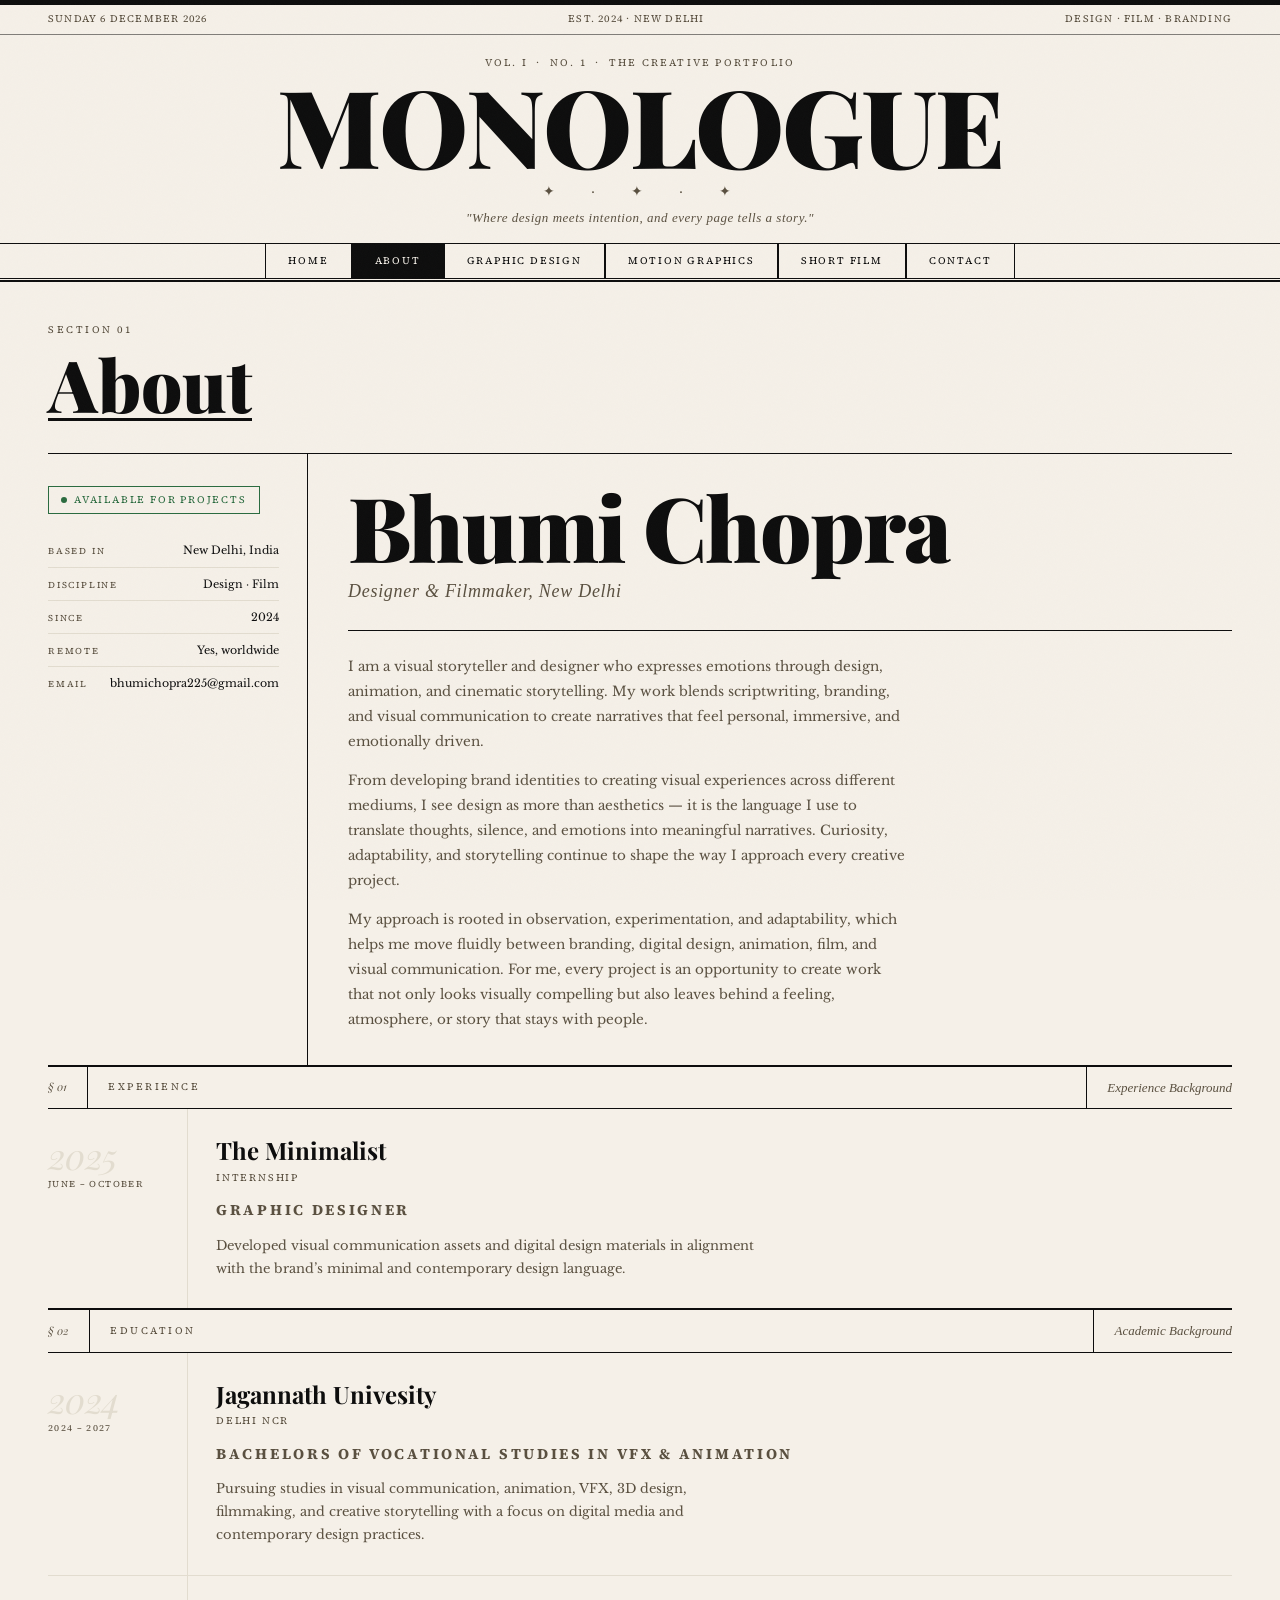
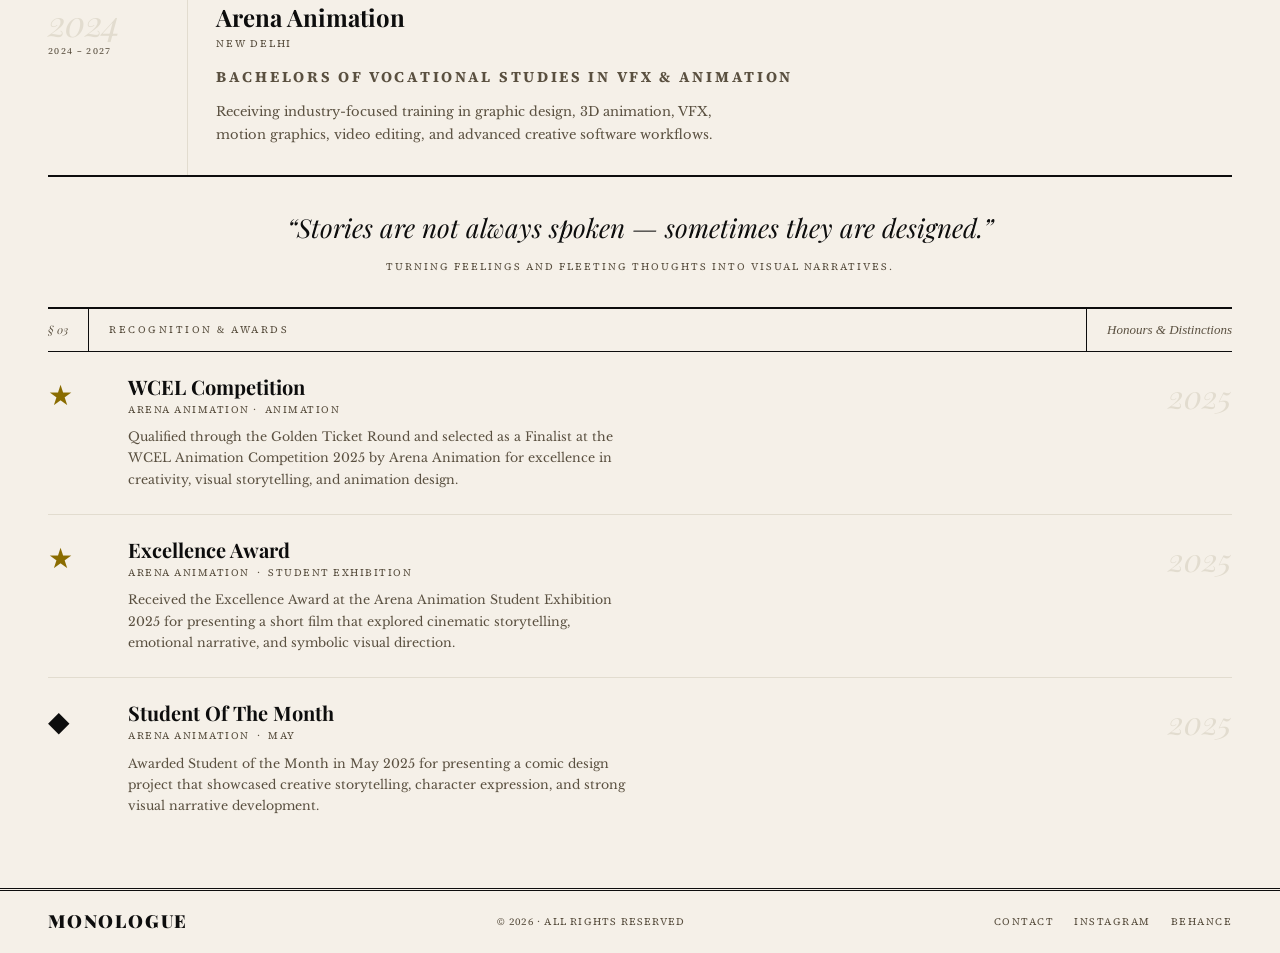
==== commit 8627acf2: "msg" ====
--- a/about.html
+++ b/about.html
@@ -449,8 +449,8 @@
     <a href="index.html">Home</a>
     <a href="about.html" class="active">About</a>
     <a href="graphic-design.html">Graphic Design</a>
+    <a href="motion-graphics.html">Motion Graphics</a>
     <a href="film.html">Short Film</a>
-    <a href="clients.html">Client Work</a>
     <a href="contact.html">Contact</a>
   </nav>
 </header>
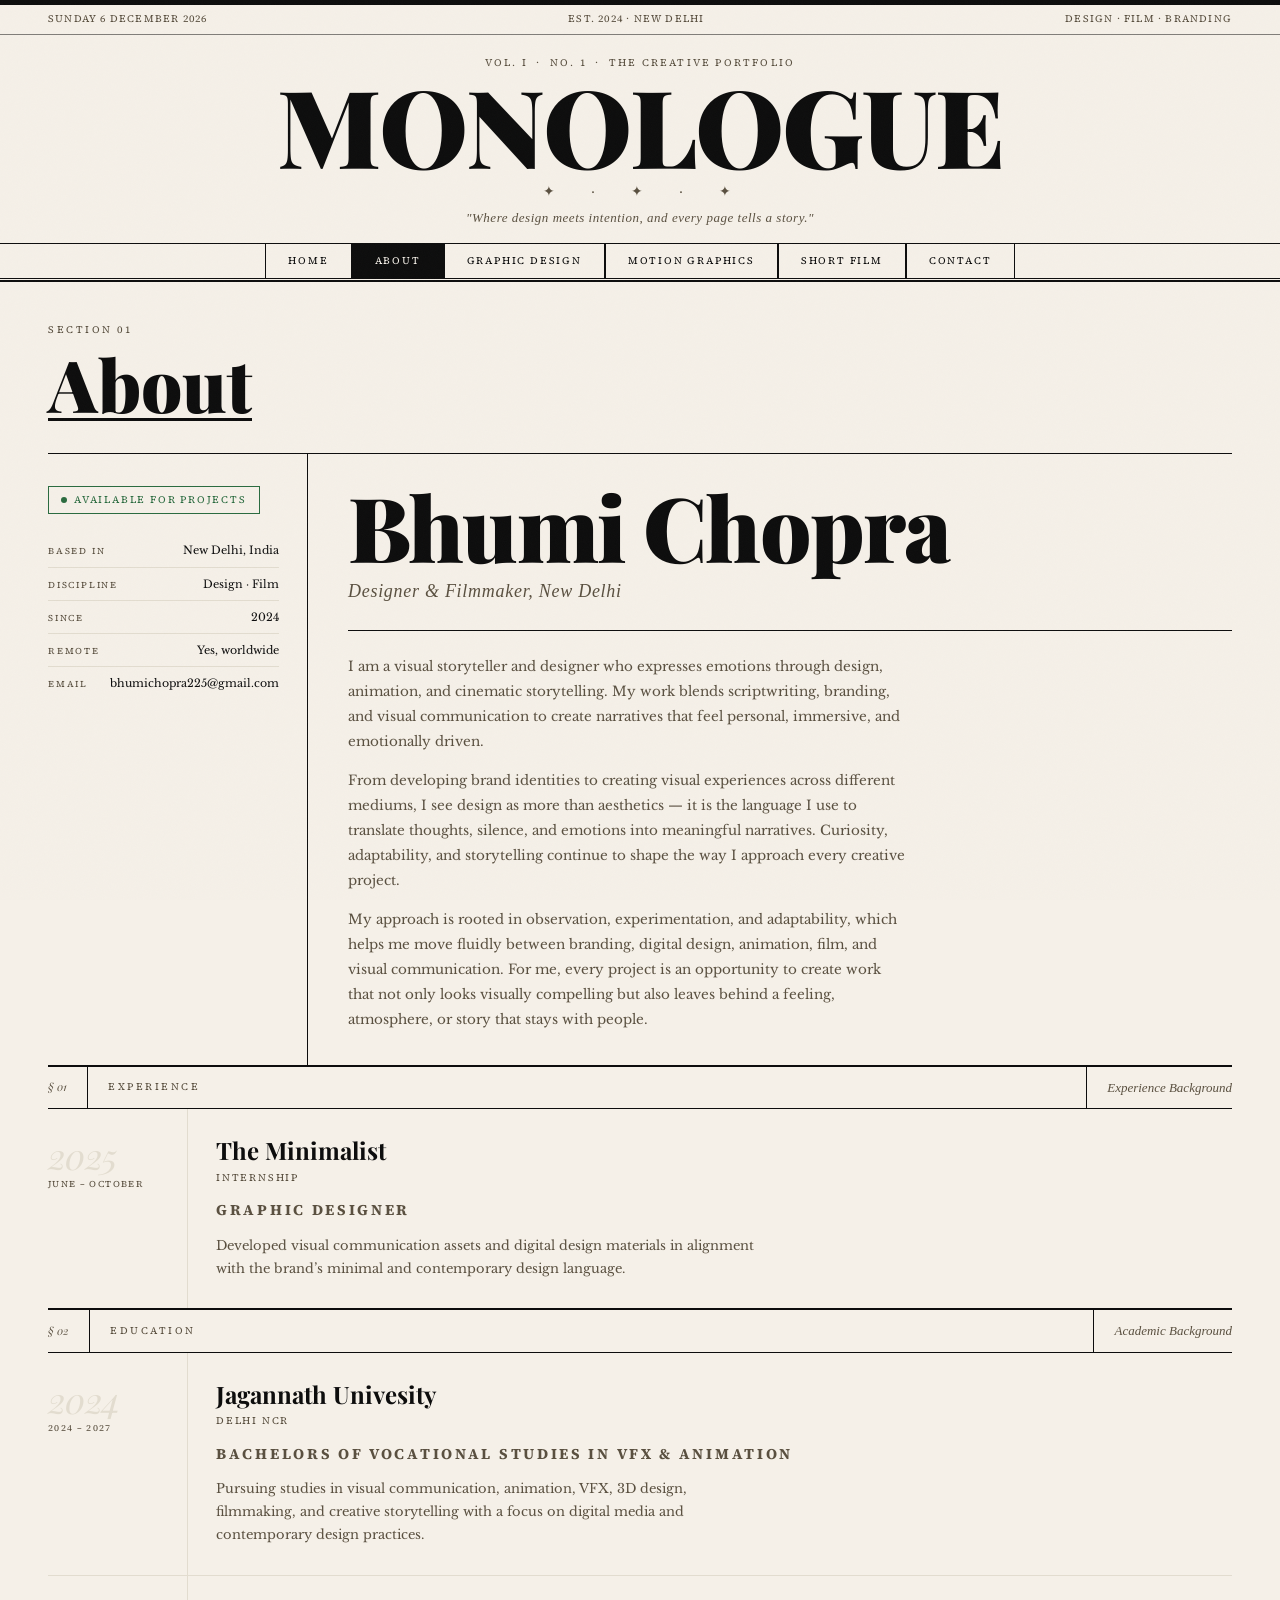
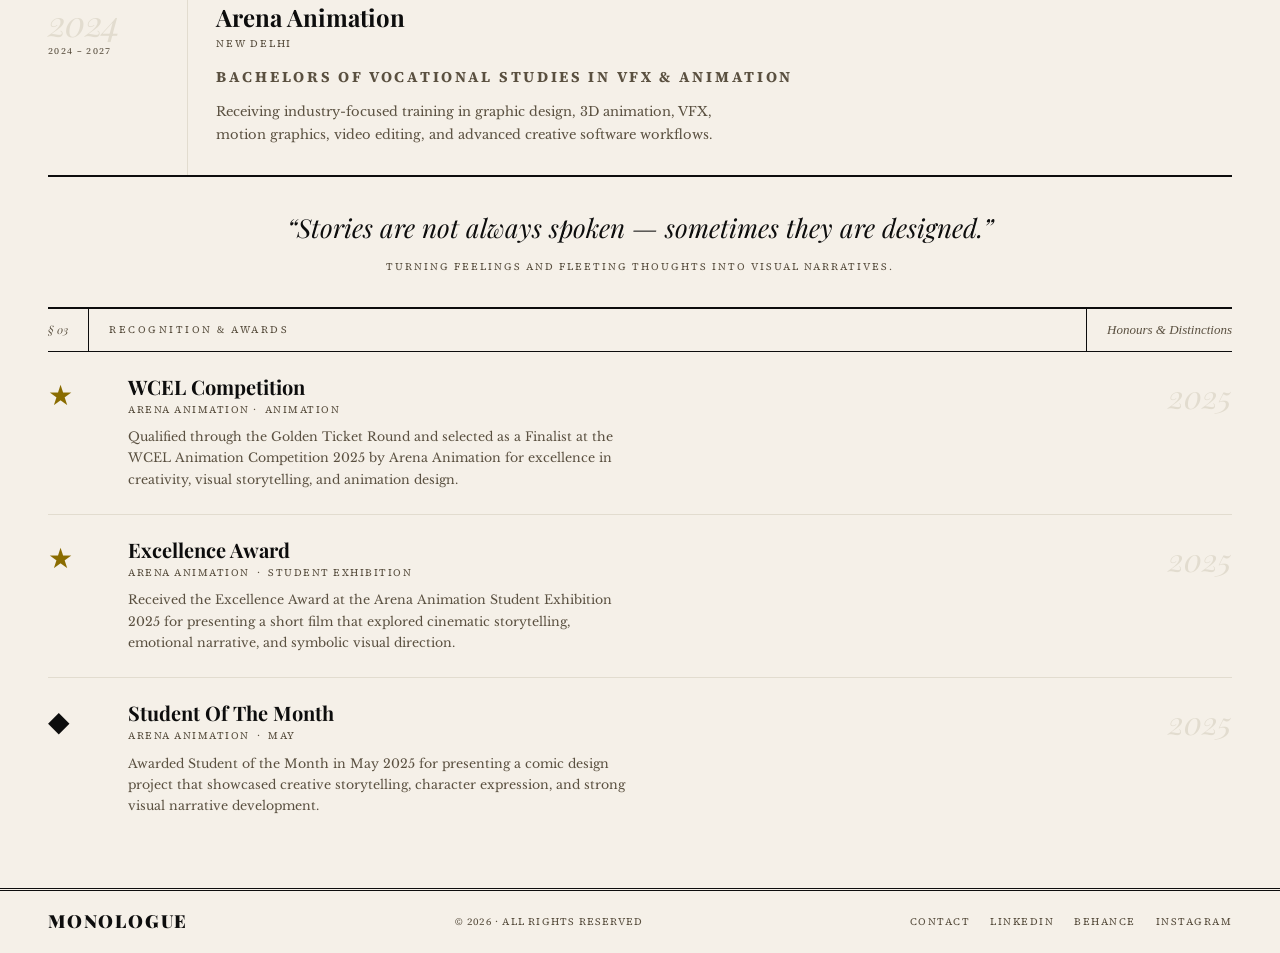
==== commit 7fa48210: "footer update" ====
--- a/about.html
+++ b/about.html
@@ -629,8 +629,9 @@
     <span class="footer-copy">© 2026 · All rights reserved</span>
     <div class="footer-links">
       <a href="contact.html">Contact</a>
+      <a href="https://www.linkedin.com/in/bhumi-chopra-260aa1360/">LinkedIn</a>
+      <a href="https://www.behance.net/bhumichopra">Behance</a>
       <a href="https://www.instagram.com/bhumiidesign/">Instagram</a>
-      <a href="https://www.behance.net/bhumichopra">Behance</a>
     </div>
   </div>
 </footer>
--- a/css/style.css
+++ b/css/style.css
@@ -2594,7 +2594,6 @@
 
 .ws-tile{
     position:absolute;
-    border:1px solid var(--ink);
     overflow:hidden;
 }
 
@@ -2649,7 +2648,7 @@
 
 .ws-text.ws-text3{
     left:660px;
-    top:520px;
+    top:550px;
 }
 
 /* ---------- Button ---------- */
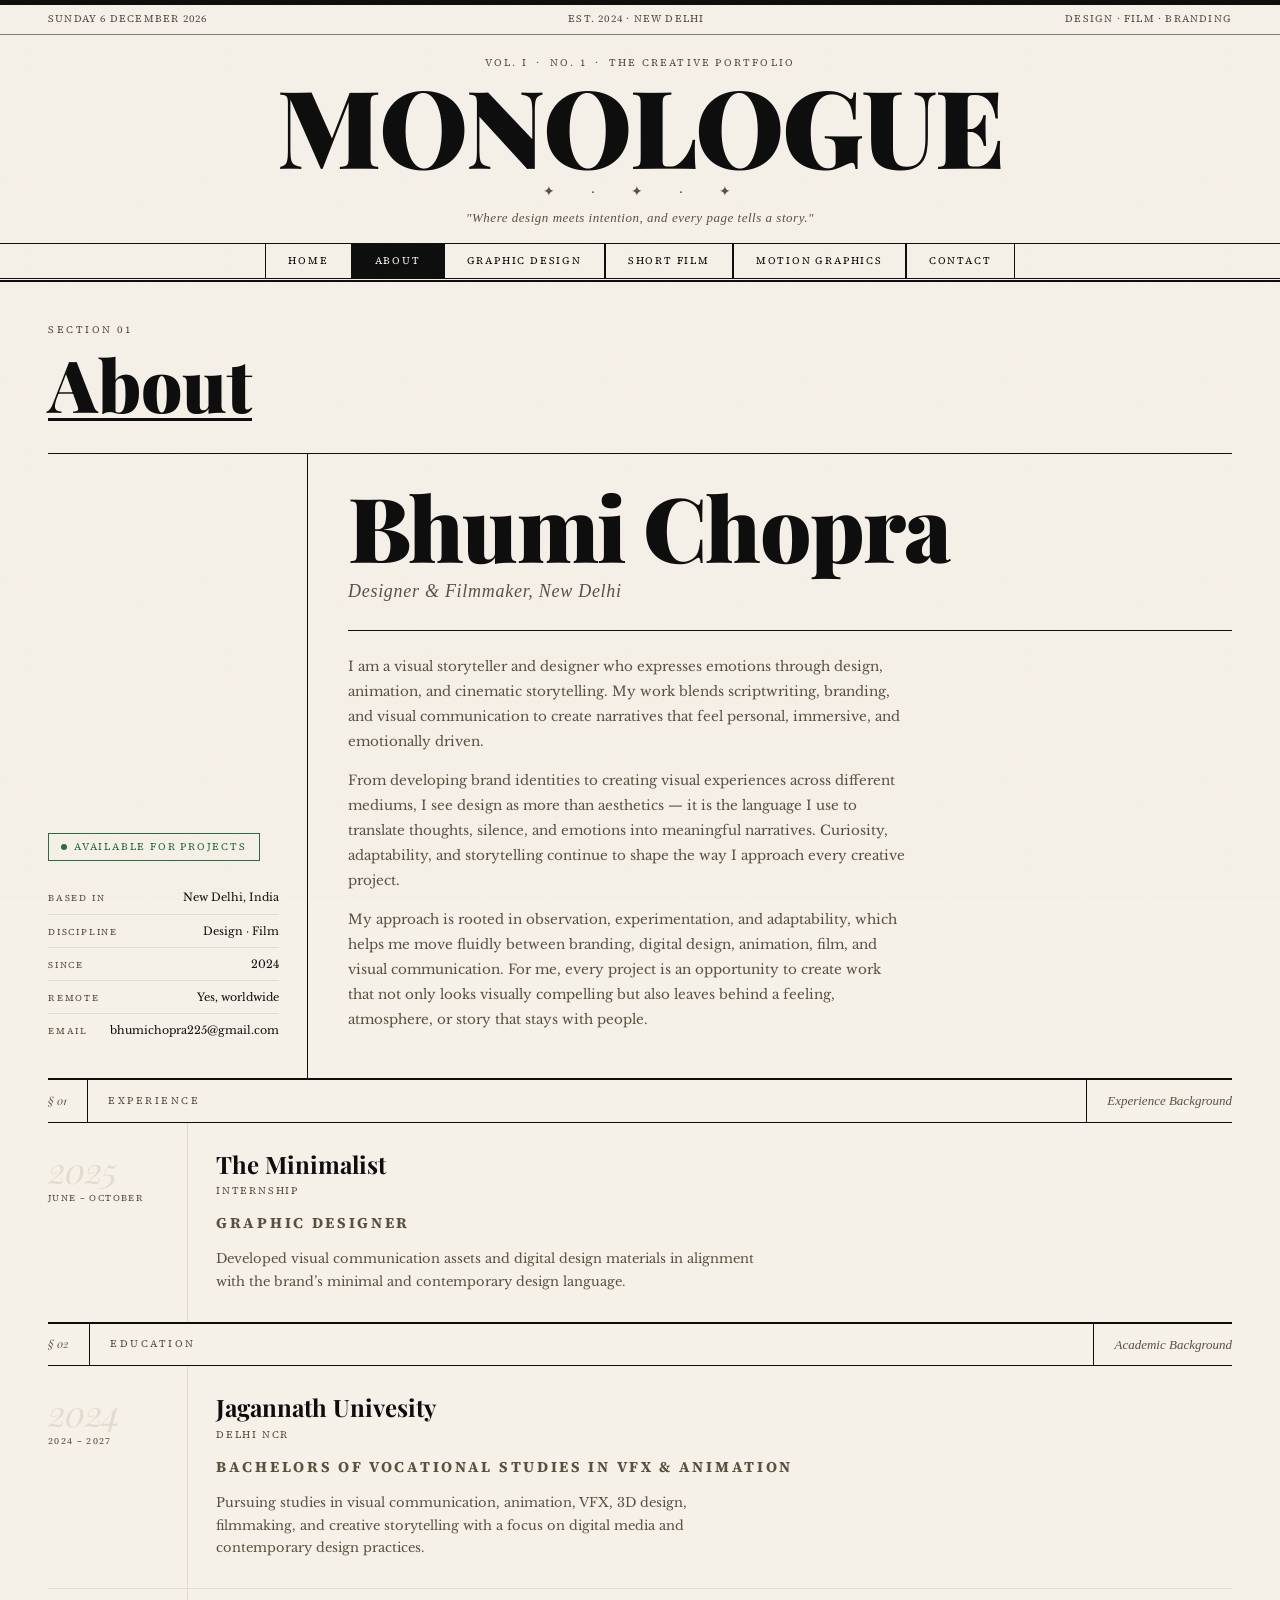
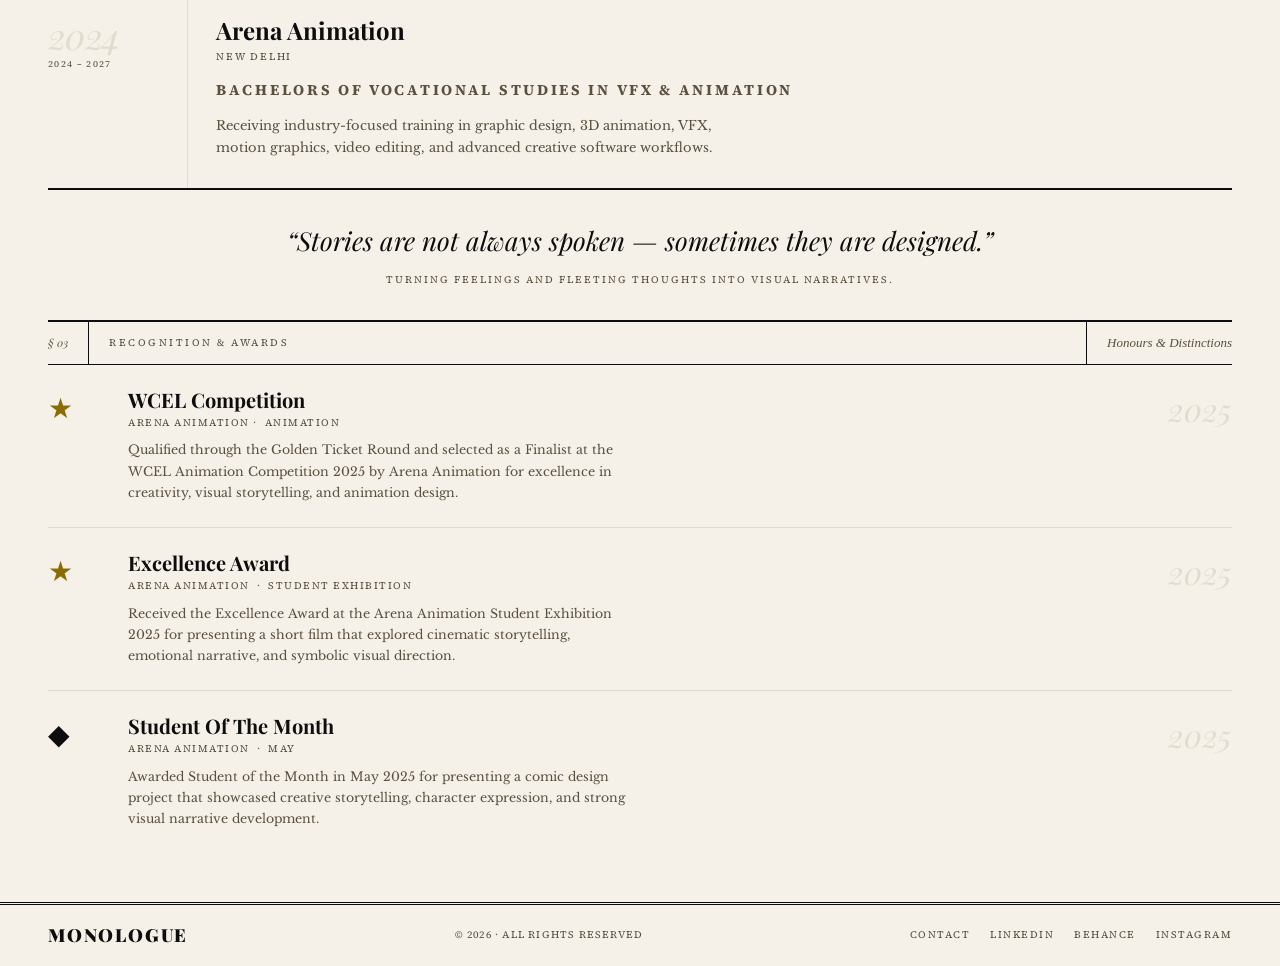
==== commit f54d503d: "Final Changes" ====
--- a/about.html
+++ b/about.html
@@ -21,7 +21,7 @@
 
   .about-hero-photo {
     border-right: 1px solid var(--ink);
-    padding: 32px 28px 32px 0;
+    padding: 379px 28px 32px 0;
     display: flex;
     flex-direction: column;
     gap: 20px;
@@ -449,8 +449,8 @@
     <a href="index.html">Home</a>
     <a href="about.html" class="active">About</a>
     <a href="graphic-design.html">Graphic Design</a>
+    <a href="film.html">Short Film</a>
     <a href="motion-graphics.html">Motion Graphics</a>
-    <a href="film.html">Short Film</a>
     <a href="contact.html">Contact</a>
   </nav>
 </header>
